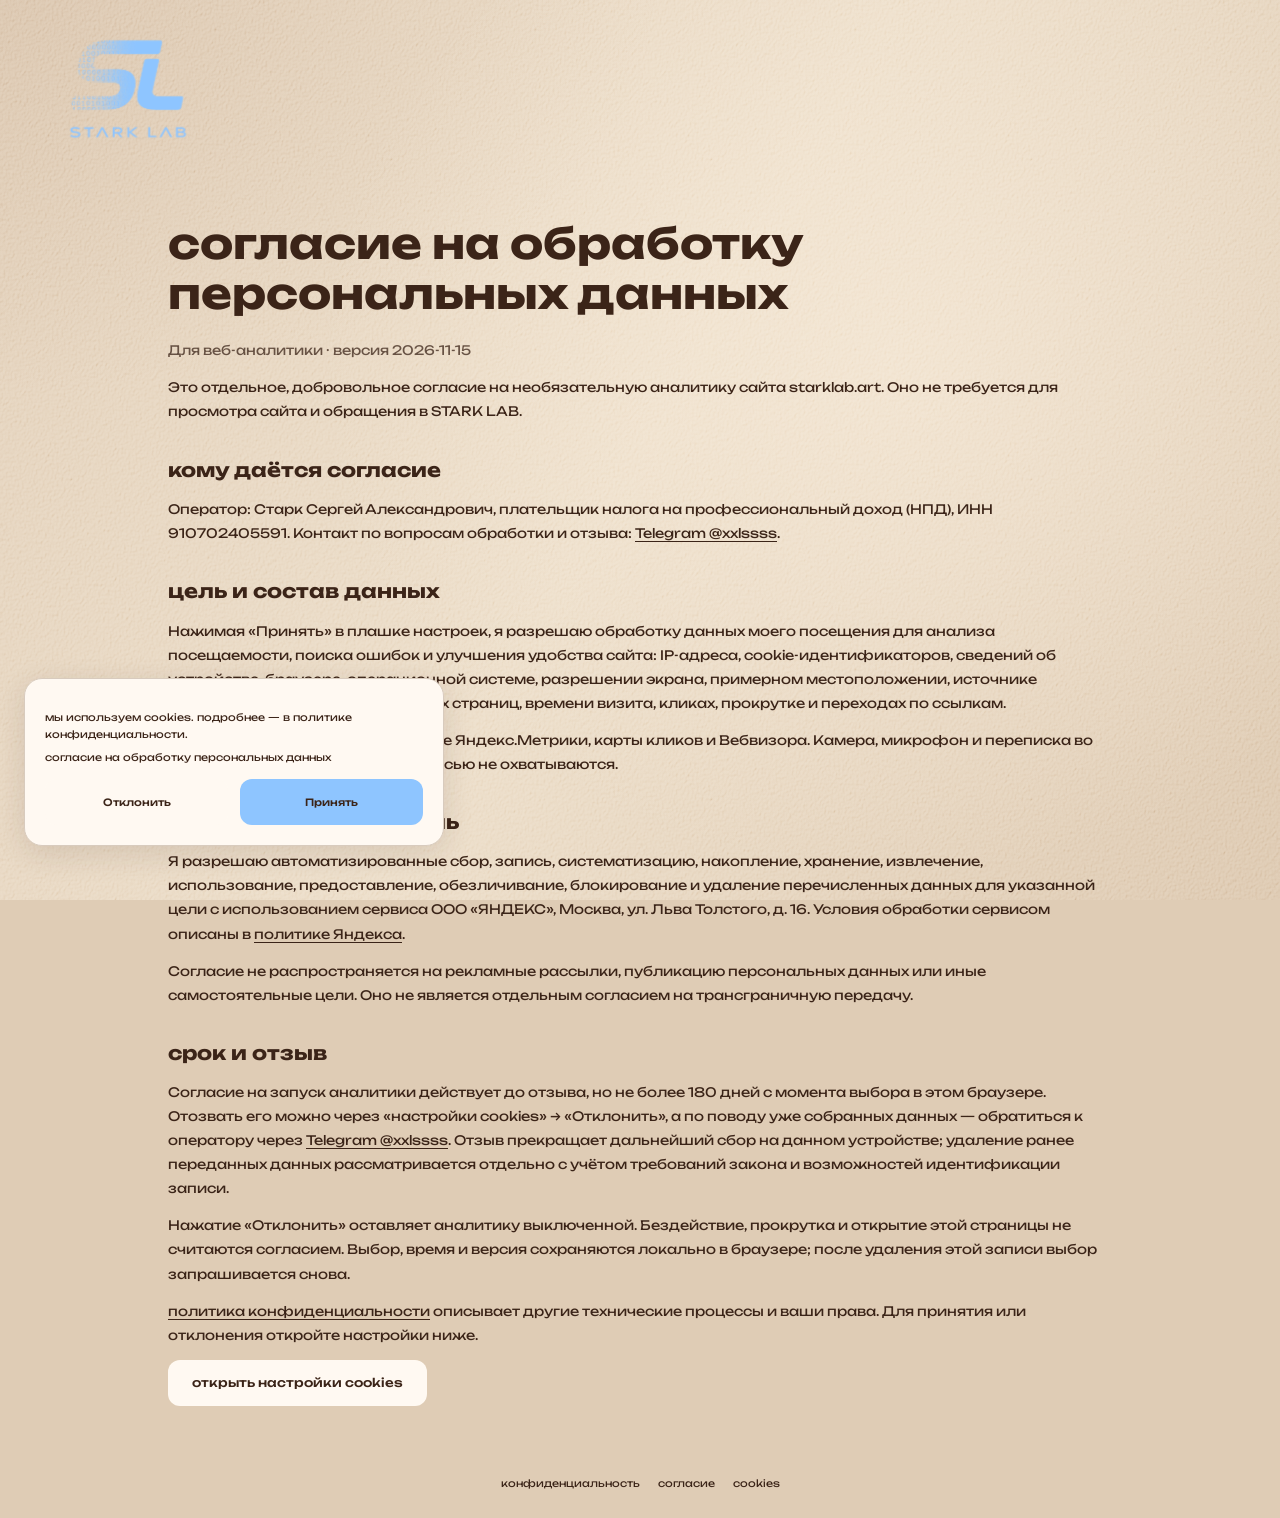
==== consent.html @ 18440660 "Deepen warm cream page background while preserving keyboard and accents" ====
<!doctype html><html lang="ru"><head>
<meta charset="UTF-8"><meta name="viewport" content="width=device-width,initial-scale=1">
<meta name="referrer" content="no-referrer"><meta http-equiv="Content-Security-Policy" content="default-src 'self'; script-src 'self' 'unsafe-inline' https://mc.yandex.ru https://mc.yandex.com; style-src 'self'; img-src 'self' data: blob: https://*.yandex.ru https://*.yandex.com; font-src 'self'; connect-src https://*.yandex.ru https://*.yandex.com wss://*.yandex.ru wss://*.yandex.com; frame-src https://mc.yandex.ru https://mc.yandex.com; object-src 'none'; base-uri 'self'; form-action 'none'; upgrade-insecure-requests"><meta name="theme-color" content="#DFCCB5"><title>Согласие на обработку данных — stark lab</title>
<link rel="icon" type="image/png" href="assets/stark-logo.png?v=sl-binary">
<link rel="apple-touch-icon" href="assets/stark-logo.png?v=sl-binary">
<link rel="stylesheet" href="style.css?v=paper-2">


<link rel="stylesheet" href="privacy.css?v=6"></head><body class="legal-page"><div id="fog-background" aria-hidden="true"></div><header class="legal-header"><a class="brand" href="./" aria-label="STARK LAB — главная"><img src="assets/stark-logo.png?v=sl-binary" alt="STARK LAB" width="1280" height="1280"></a></header><main class="legal-document"><h1>согласие на обработку персональных данных</h1><p class="legal-date">Для веб-аналитики · версия 2026-11-15</p><p>Это отдельное, добровольное согласие на необязательную аналитику сайта starklab.art. Оно не требуется для просмотра сайта и обращения в STARK LAB.</p>
<h2>кому даётся согласие</h2><p>Оператор: Старк Сергей Александрович, плательщик налога на профессиональный доход (НПД), ИНН 910702405591. Контакт по вопросам обработки и отзыва: <a href="https://t.me/xxlssss" target="_blank" rel="noopener noreferrer">Telegram @xxlssss</a>.</p>
<h2>цель и состав данных</h2><p>Нажимая «Принять» в плашке настроек, я разрешаю обработку данных моего посещения для анализа посещаемости, поиска ошибок и улучшения удобства сайта: IP-адреса, cookie-идентификаторов, сведений об устройстве, браузере, операционной системе, разрешении экрана, примерном местоположении, источнике перехода, адресах просмотренных страниц, времени визита, кликах, прокрутке и переходах по ссылкам.</p><p>Согласие включает использование Яндекс.Метрики, карты кликов и Вебвизора. Камера, микрофон и переписка во внешних мессенджерах этой записью не охватываются.</p>
<h2>действия и получатель</h2><p>Я разрешаю автоматизированные сбор, запись, систематизацию, накопление, хранение, извлечение, использование, предоставление, обезличивание, блокирование и удаление перечисленных данных для указанной цели с использованием сервиса ООО «ЯНДЕКС», Москва, ул. Льва Толстого, д. 16. Условия обработки сервисом описаны в <a href="https://yandex.ru/legal/confidential/" target="_blank" rel="noopener noreferrer">политике Яндекса</a>.</p><p>Согласие не распространяется на рекламные рассылки, публикацию персональных данных или иные самостоятельные цели. Оно не является отдельным согласием на трансграничную передачу.</p>
<h2>срок и отзыв</h2><p>Согласие на запуск аналитики действует до отзыва, но не более 180 дней с момента выбора в этом браузере. Отозвать его можно через «настройки cookies» → «Отклонить», а по поводу уже собранных данных — обратиться к оператору через <a href="https://t.me/xxlssss" target="_blank" rel="noopener noreferrer">Telegram @xxlssss</a>. Отзыв прекращает дальнейший сбор на данном устройстве; удаление ранее переданных данных рассматривается отдельно с учётом требований закона и возможностей идентификации записи.</p><p>Нажатие «Отклонить» оставляет аналитику выключенной. Бездействие, прокрутка и открытие этой страницы не считаются согласием. Выбор, время и версия сохраняются локально в браузере; после удаления этой записи выбор запрашивается снова.</p><p><a href="privacy.html">политика конфиденциальности</a> описывает другие технические процессы и ваши права. Для принятия или отклонения откройте настройки ниже.</p><button class="legal-settings" type="button" data-privacy-settings>открыть настройки cookies</button></main><footer class="legal-footer"><a href="privacy.html">конфиденциальность</a><a href="consent.html">согласие</a><button type="button" data-privacy-settings>cookies</button></footer><section id="privacy-banner" class="privacy-banner" role="region" aria-label="настройки cookies" hidden><p>мы используем cookies. подробнее — в <a href="privacy.html">политике конфиденциальности</a>.</p><a class="privacy-consent-link" href="consent.html">согласие на обработку персональных данных</a><div class="privacy-actions"><button type="button" data-reject>Отклонить</button><button type="button" data-accept>Принять</button></div></section><p id="privacy-status" class="privacy-status" role="status" aria-live="polite"></p><script src="consent.js?v=3" defer></script></body></html>
---- style.css ----
@font-face {
  font-family: 'Unbounded';
  font-style: normal;
  font-weight: 400;
  font-display: swap;
  src: url(assets/fonts/Yq6F-LOTXCb04q32xlpat-6uR42XTqtG6xjx040.ttf) format('truetype');
}
@font-face {
  font-family: 'Unbounded';
  font-style: normal;
  font-weight: 500;
  font-display: swap;
  src: url(assets/fonts/Yq6F-LOTXCb04q32xlpat-6uR42XTqtG6yrx040.ttf) format('truetype');
}
@font-face {
  font-family: 'Unbounded';
  font-style: normal;
  font-weight: 600;
  font-display: swap;
  src: url(assets/fonts/Yq6F-LOTXCb04q32xlpat-6uR42XTqtG68b2040.ttf) format('truetype');
}
@font-face {
  font-family: 'Unbounded';
  font-style: normal;
  font-weight: 700;
  font-display: swap;
  src: url(assets/fonts/Yq6F-LOTXCb04q32xlpat-6uR42XTqtG6__2040.ttf) format('truetype');
}

:root{
 --brand-font:'Unbounded',sans-serif;
 --brand-brown:#3B2418;--brand-cream:#F2E8DA;--brand-blue:#8EC5FF;
 --brand-page-bg:#DFCCB5;
 --brand-surface:#FFF9F2;--brand-line:#D8CBBE;--brand-muted:#A98D7B;
 --brand-accent:var(--brand-blue);--brand-shadow:rgba(59,36,24,.16);
}
*{box-sizing:border-box}html,body{margin:0;width:100%;height:100%;overflow:hidden;background:var(--brand-page-bg);font-family:'Unbounded',sans-serif}#fog-background{position:fixed;inset:0;pointer-events:none}#fog-background canvas{display:block}#scene{position:fixed;right:0;top:0;width:59%;height:100%;touch-action:none}#scene>canvas{display:block;width:100%;height:100%;outline:none}.key-controls{position:absolute;bottom:56px;left:50%;transform:translateX(-50%);display:flex;gap:7px}.key-controls button{position:absolute;width:1px;height:1px;overflow:hidden;clip-path:inset(50%);border:0}.key-controls:focus-within button{position:relative;clip-path:none;width:32px;height:32px;border-radius:8px;background:var(--brand-surface);color:var(--brand-brown);box-shadow:0 2px 9px #4c280b30}.key-controls button:focus-visible{outline:2px solid var(--brand-accent);outline-offset:3px}@media(max-width:700px){#scene{width:100%}}

.brand{position:fixed;left:24px;top:20px;width:clamp(110px,14vw,200px);z-index:2;display:block}.brand img{display:block;width:100%;height:auto}.brand:focus-visible{outline:2px solid var(--brand-blue);outline-offset:6px;border-radius:20px}@media(max-width:700px){.brand{left:12px;top:12px;width:110px}}

.hero{position:fixed;left:5vw;top:clamp(190px,29vh,270px);width:43vw;max-width:650px;z-index:1;color:var(--brand-brown)}.hero h1{margin:0;font-size:clamp(30px,3.8vw,66px);line-height:1.08;letter-spacing:-.045em;font-weight:700;text-wrap:balance}.hero h1 span{color:var(--brand-accent);text-shadow:0 1px 1px var(--brand-shadow)}.hero-description{font-size:clamp(12px,1.2vw,20px);line-height:1.55;margin:24px 0;color:var(--brand-brown);text-wrap:pretty}#scene{width:51%}.brand{left:4vw;top:12px;width:clamp(110px,12vw,170px)}
@media(max-width:700px){.brand{left:14px;top:8px;width:100px}.hero{position:relative;left:auto;top:auto;width:auto;max-width:none;margin:125px 24px 0}.hero h1{font-size:clamp(27px,7.2vw,40px);line-height:1.1}.hero-description{font-size:15px;margin:16px 0;line-height:1.5}#scene{position:relative;width:100%;height:45vh;min-height:300px;top:auto;right:auto}html,body{height:auto;min-height:100%;overflow-x:hidden;overflow-y:auto}.brand{position:absolute}}
@media(min-width:701px) and (max-height:700px){.brand{width:105px}.hero{top:145px}.hero h1{font-size:clamp(28px,3.1vw,48px)}.hero-description{margin:16px 0}}

@media(min-width:701px){#scene{width:58%}.hero{left:3.5vw;width:39vw}}
@media(max-width:700px){#scene{height:58vh;min-height:360px}}

[hidden]{display:none!important}.contact-panel{padding-top:45px}.contact-panel h1{outline:none}.telegram-link{display:inline-flex;align-items:center;gap:14px;padding:20px 24px;margin-top:34px;border-radius:18px;background:var(--brand-blue);color:var(--brand-brown);font-family:var(--brand-font);font-size:clamp(13px,1.25vw,19px);text-decoration:none;font-weight:500}.telegram-link svg{width:28px;height:28px;fill:currentColor;flex:none}.telegram-link:focus-visible{outline:3px solid var(--brand-brown);outline-offset:5px}.telegram-link:hover{background:#a6d2ff}



.keyboard-hint{position:absolute;top:5%;left:12%;width:76%;margin:0;text-align:center;z-index:2;font-size:clamp(11px,1.05vw,17px);font-weight:600;line-height:1.7;letter-spacing:.07em;color:var(--brand-brown);transition:transform .3s ease;cursor:default}
.keyboard-hint span{background:linear-gradient(100deg,var(--brand-brown) 0%,var(--brand-muted) 25%,var(--brand-blue) 48%,var(--brand-muted) 72%,var(--brand-brown) 100%);background-size:220% 100%;background-clip:text;-webkit-background-clip:text;color:transparent;animation:hint-colors 6s ease-in-out infinite}
.keyboard-hint:hover{transform:translateY(-3px)}
.keyboard-hint:hover span{animation-duration:2s}
@keyframes hint-colors{0%,100%{background-position:0% 50%}50%{background-position:100% 50%}}
@media(max-width:700px){.keyboard-hint{top:0;left:5%;width:90%;font-size:11px}}
@media(prefers-reduced-motion:reduce){.keyboard-hint,.keyboard-hint span{animation:none;transition:none}}

.home-hero{top:clamp(165px,24vh,230px);width:43vw;max-width:740px}.home-hero h1{font-size:clamp(34px,4.25vw,76px);line-height:1.06;letter-spacing:-.055em;text-wrap:initial;overflow-wrap:normal}.home-services{display:grid;grid-template-columns:1fr 1fr;gap:20px 14px;list-style:none;margin:28px 0 0;padding:24px 20px;border-radius:22px;background:var(--brand-brown);color:#fff;font-size:clamp(10px,1vw,16px);font-weight:400}.home-services li{display:flex;align-items:center;gap:10px}.home-services li::before{content:'+';color:var(--brand-blue);font-size:20px;font-weight:500}@media(max-width:700px){.home-hero{width:auto;margin:125px 20px 0;top:auto}.home-hero h1{font-size:clamp(31px,8.1vw,54px)}.home-services{font-size:11px;padding:20px 16px;gap:18px 10px;margin-top:24px}}@media(min-width:701px) and (max-height:700px){.home-hero{top:130px}.home-hero h1{font-size:clamp(30px,3.7vw,58px)}.home-services{margin-top:18px;padding:18px;gap:12px}}

.home-hero h1 .possibilities{color:var(--brand-blue);text-shadow:none}.home-services{background:transparent;color:var(--brand-brown);padding-left:0;padding-right:0}.home-services li::before{color:var(--brand-blue)}.keyboard-hint{text-transform:lowercase}

.contact-panel .telegram-link:hover{background:#a6d2ff}.home-hero h1 .possibilities,.home-services li::before{text-shadow:0 1px 1px var(--brand-shadow)}


/* Premium Cream & Blue: shared surfaces for every existing route. */
#fog-background{overflow:hidden;background-color:var(--brand-cream);background-image:radial-gradient(ellipse 55% 65% at 76% 44%,rgba(255,249,242,.92),transparent 78%),radial-gradient(ellipse 45% 40% at 98% 100%,rgba(169,141,123,.17),transparent 78%),linear-gradient(125deg,rgba(216,203,190,.32),transparent 35%,rgba(255,249,242,.35) 67%,transparent);background-size:100% 100%}
#fog-background::after {
  content: "";
  position: absolute;
  inset: 0;
  pointer-events: none;
  background: url("assets/paper.svg") repeat;
  mix-blend-mode: soft-light;
  opacity: .62;
}
.hero h1 span{color:var(--brand-brown);text-shadow:none}
.home-hero h1 .possibilities,.contact-panel h1 span{color:var(--brand-blue);text-shadow:0 1px 1px var(--brand-shadow)}
.home-services li::before{text-shadow:none;color:var(--brand-blue)}
.home-hero .hero-description{margin:20px 0 0;max-width:38em}
.home-services{margin-top:18px;padding-top:10px;padding-bottom:12px}
.telegram-link{border:1px solid transparent;box-shadow:0 8px 22px rgba(59,36,24,.07);transition:transform .2s ease,background-color .2s ease,box-shadow .2s ease}
.contact-panel .telegram-link{background:var(--brand-blue);color:var(--brand-brown)}

@media(hover:hover){.telegram-link:hover{transform:translateY(-3px);box-shadow:0 12px 26px rgba(59,36,24,.12)}}
.telegram-link:active{transform:translateY(0)}
@media(min-width:701px){.home-hero .hero-description{max-width:36vw}.home-hero{max-height:calc(100dvh - clamp(165px,24vh,230px) - 20px);overflow-y:auto;scrollbar-width:thin;scrollbar-color:var(--brand-line) transparent}}
@media(min-width:701px) and (max-height:700px){.home-hero{max-height:calc(100dvh - 150px)}.home-hero .hero-description{margin-top:12px}.home-services{margin-top:12px;padding-top:6px;gap:12px 14px}}
@media(max-width:700px){#fog-background{background-image:radial-gradient(ellipse 95% 58% at 65% 80%,rgba(255,249,242,.8),transparent 80%),linear-gradient(125deg,rgba(216,203,190,.2),transparent 60%)}.home-hero .hero-description{margin-top:20px}.home-services{margin-top:20px;padding-top:0;padding-bottom:24px}}
@media(prefers-reduced-motion:reduce){.telegram-link{transition:none}.telegram-link:hover{transform:none}}

.keyboard-arrow{position:absolute;right:8%;top:calc(5% + 55px);width:56px;height:100px;color:var(--brand-blue);fill:none;stroke:currentColor;stroke-width:1.8;stroke-linecap:round;stroke-linejoin:round;pointer-events:none;z-index:2}
@media(max-width:700px){.keyboard-arrow{top:46px;right:12%;width:42px;height:76px}}

/* Softer oversized grid and warmer cream light. */
#fog-background{background-color:var(--brand-page-bg);background-image:radial-gradient(ellipse 55% 70% at 70% 40%,rgba(246,231,211,.62),transparent 82%),radial-gradient(ellipse 65% 55% at 0% 0%,rgba(154,115,86,.13),transparent 80%),linear-gradient(120deg,#DCC7AF,#E8D7C0 50%,#D6BFA5)}

.keyboard-arrow{right:15%;top:calc(5% + 51px);width:48px;height:92px;stroke-width:1.5}
@media(max-width:700px){#fog-background{background-image:radial-gradient(ellipse 100% 65% at 70% 65%,rgba(246,231,211,.5),transparent 85%),linear-gradient(120deg,#DCC7AF,#E8D7C0 55%,#D6BFA5)}.keyboard-arrow{right:19%;top:42px;width:38px;height:72px}}

.metrika-pixel{position:absolute;left:-9999px}

/* Matching contact buttons across viewport sizes. */
.contact-panel .telegram-link{display:flex;box-sizing:border-box;width:min(100%,24em);height:72px;margin-top:14px;padding:16px 24px;border:0}
.contact-panel h1 + .telegram-link{margin-top:34px}
.contact-panel .telegram-link span{min-width:0}

.home-hero h1{color:var(--brand-brown);text-shadow:none}
.home-hero h1 .headline-blue{color:var(--brand-blue);text-shadow:0 1px 1px var(--brand-shadow)}
---- privacy.css ----
.legal-footer{position:fixed;bottom:0;left:0;width:100%;z-index:3;display:flex;justify-content:center;gap:18px;padding:10px 16px;background:rgba(242,232,218,.94);font-size:10px;line-height:1.5;flex-wrap:wrap;color:var(--brand-brown)}
.legal-footer a,.legal-footer button{color:inherit;font:inherit;text-decoration:underline;text-underline-offset:3px}.legal-footer button{border:0;padding:0;background:none;cursor:pointer}
.privacy-banner{position:fixed;bottom:54px;left:24px;z-index:20;width:min(420px,calc(100% - 48px));max-height:calc(100dvh - 90px);overflow:auto;background:var(--brand-surface);border:1px solid var(--brand-line);border-radius:18px;padding:20px;box-shadow:0 8px 30px rgba(59,36,24,.12);color:var(--brand-brown)}
.privacy-banner h2{font-size:16px;line-height:1.45;margin:0 0 12px}.privacy-banner p{font-size:11px;line-height:1.7;margin:10px 0}.privacy-banner a{color:inherit;text-underline-offset:3px}.privacy-actions{display:flex;gap:12px;margin-top:14px}.privacy-actions button,.legal-settings{font:500 12px var(--brand-font);padding:14px 24px;border:1px solid var(--brand-brown);border-radius:12px;background:var(--brand-surface);color:var(--brand-brown);cursor:pointer;min-height:46px}.privacy-actions button{flex:1}.privacy-actions [data-accept]{background:var(--brand-blue)}
.privacy-actions button:hover,.legal-settings:hover{box-shadow:0 3px 12px var(--brand-shadow)}.privacy-actions button:focus-visible,.legal-footer :focus-visible,.legal-settings:focus-visible,.legal-document a:focus-visible{outline:3px solid var(--brand-brown);outline-offset:4px}
.privacy-status{position:absolute;width:1px;height:1px;overflow:hidden;clip-path:inset(50%)}
html:has(.legal-page),body.legal-page{height:auto;min-height:100%;overflow-x:hidden;overflow-y:auto}.legal-page .legal-footer{position:relative;margin-top:36px}.legal-header{position:relative;max-width:1000px;margin:32px auto;padding:0 28px;font-size:13px}.legal-header a{color:var(--brand-brown)}.legal-document{position:relative;max-width:1000px;margin:0 auto;padding:24px 28px;color:var(--brand-brown);overflow-wrap:anywhere}.legal-document h1{font-size:clamp(25px,4vw,42px);line-height:1.2;margin:16px 0 20px}.legal-document h2{font-size:19px;line-height:1.5;margin:32px 0 12px}.legal-document p,.legal-document li{font-size:13px;line-height:1.85}.legal-document li{margin:12px 0}.legal-document a{color:var(--brand-brown);text-underline-offset:3px}.legal-date{opacity:.75}
@media(min-width:701px){.home-hero{max-height:calc(100dvh - clamp(165px,24vh,230px) - 54px)}}
@media(min-width:701px) and (max-height:700px){.home-hero{max-height:calc(100dvh - 180px)}}
@media(max-width:700px){.legal-footer{position:relative;gap:10px 18px;font-size:10px;padding:18px 16px}.privacy-banner{bottom:12px;left:12px;width:calc(100% - 24px);padding:18px;max-height:65dvh;border-radius:18px}.privacy-banner h2{font-size:14px}.privacy-banner p{font-size:11px}.privacy-actions{gap:10px}.privacy-actions button{padding:13px 12px;font-size:11px}.legal-document{padding:10px 20px}.legal-document h1{font-size:clamp(17px,5vw,24px)}.legal-document h2{font-size:17px}.legal-document p,.legal-document li{font-size:12px}.legal-document ul{padding-left:20px}}

.privacy-consent-link{display:inline-block;font-size:10px;line-height:1.6;margin-top:4px}

/* Compact cookie notice and borderless actions. */
.privacy-banner p{margin-bottom:2px}
.privacy-consent-link{margin-top:0}
.privacy-actions button{border-color:transparent}

.legal-footer{background:transparent}
.legal-footer a,.legal-footer button,.privacy-banner a{text-decoration:none}
.privacy-banner a:hover,.legal-footer a:hover,.legal-footer button:hover{opacity:.75}

.privacy-banner p,.privacy-banner a,.privacy-banner .privacy-actions button{font-size:10px}

.legal-page .legal-header{position:relative;max-width:none;margin:0;padding:0;height:calc(clamp(110px,12vw,170px) + 24px)}
.legal-page .brand{position:absolute}
@media(max-width:700px){.legal-page .legal-header{height:120px}}
@media(min-width:701px) and (max-height:700px){.legal-page .legal-header{height:129px}}

.legal-settings{border:0}
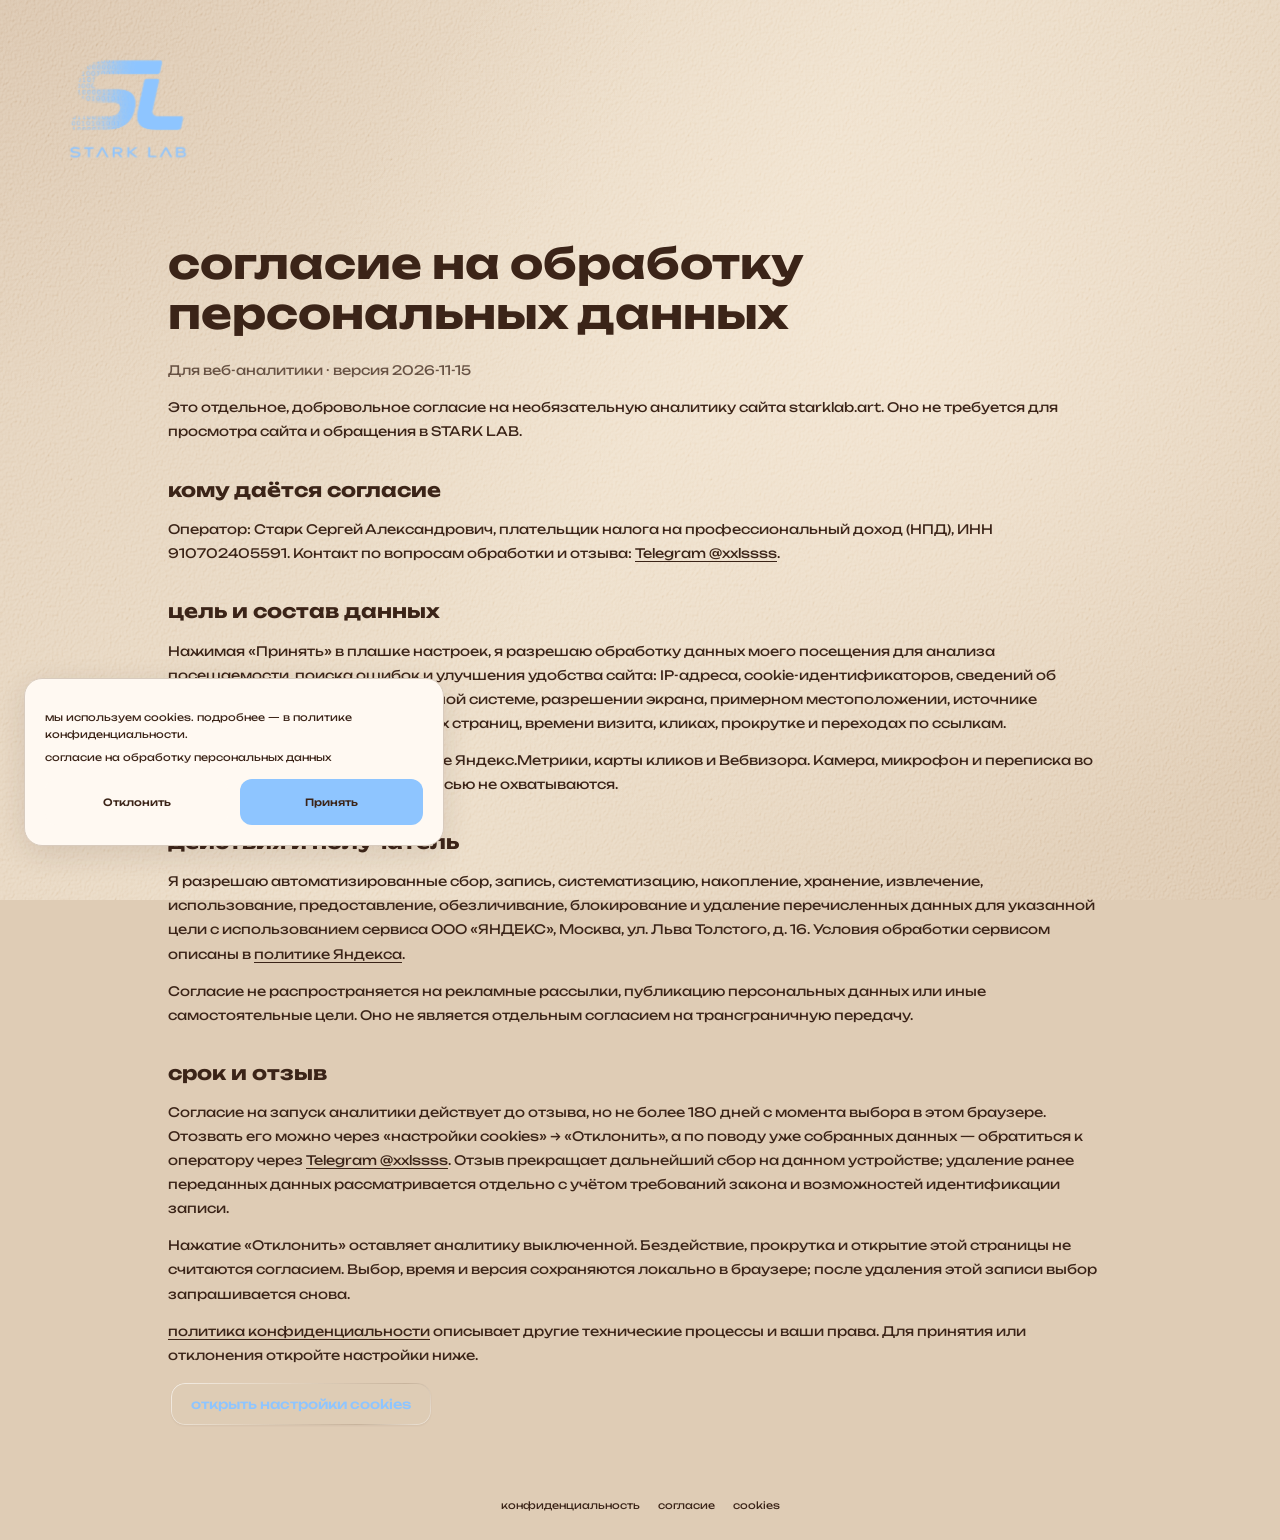
==== commit c6a5e96b: "Apply glass key to consent page cookie settings" ====
--- a/consent.html
+++ b/consent.html
@@ -6,8 +6,8 @@
 <link rel="stylesheet" href="style.css?v=paper-2">
 
 
-<link rel="stylesheet" href="privacy.css?v=6"></head><body class="legal-page"><div id="fog-background" aria-hidden="true"></div><header class="legal-header"><a class="brand" href="./" aria-label="STARK LAB — главная"><img src="assets/stark-logo.png?v=sl-binary" alt="STARK LAB" width="1280" height="1280"></a></header><main class="legal-document"><h1>согласие на обработку персональных данных</h1><p class="legal-date">Для веб-аналитики · версия 2026-11-15</p><p>Это отдельное, добровольное согласие на необязательную аналитику сайта starklab.art. Оно не требуется для просмотра сайта и обращения в STARK LAB.</p>
+<link rel="stylesheet" href="privacy.css?v=liquid-glass-settings"></head><body class="legal-page"><svg width="0" height="0" aria-hidden="true" focusable="false"><defs><filter id="glass-ripple" color-interpolation-filters="sRGB"><feTurbulence type="fractalNoise" baseFrequency=".034 .055" numOctaves="1" seed="8" result="ripple"/><feDisplacementMap in="SourceGraphic" in2="ripple" scale="9" xChannelSelector="R" yChannelSelector="G"/></filter></defs></svg><div id="fog-background" aria-hidden="true"></div><header class="legal-header"><a class="brand" href="./" aria-label="STARK LAB — главная"><img src="assets/stark-logo.png?v=sl-binary" alt="STARK LAB" width="1280" height="1280"></a></header><main class="legal-document"><h1>согласие на обработку персональных данных</h1><p class="legal-date">Для веб-аналитики · версия 2026-11-15</p><p>Это отдельное, добровольное согласие на необязательную аналитику сайта starklab.art. Оно не требуется для просмотра сайта и обращения в STARK LAB.</p>
 <h2>кому даётся согласие</h2><p>Оператор: Старк Сергей Александрович, плательщик налога на профессиональный доход (НПД), ИНН 910702405591. Контакт по вопросам обработки и отзыва: <a href="https://t.me/xxlssss" target="_blank" rel="noopener noreferrer">Telegram @xxlssss</a>.</p>
 <h2>цель и состав данных</h2><p>Нажимая «Принять» в плашке настроек, я разрешаю обработку данных моего посещения для анализа посещаемости, поиска ошибок и улучшения удобства сайта: IP-адреса, cookie-идентификаторов, сведений об устройстве, браузере, операционной системе, разрешении экрана, примерном местоположении, источнике перехода, адресах просмотренных страниц, времени визита, кликах, прокрутке и переходах по ссылкам.</p><p>Согласие включает использование Яндекс.Метрики, карты кликов и Вебвизора. Камера, микрофон и переписка во внешних мессенджерах этой записью не охватываются.</p>
 <h2>действия и получатель</h2><p>Я разрешаю автоматизированные сбор, запись, систематизацию, накопление, хранение, извлечение, использование, предоставление, обезличивание, блокирование и удаление перечисленных данных для указанной цели с использованием сервиса ООО «ЯНДЕКС», Москва, ул. Льва Толстого, д. 16. Условия обработки сервисом описаны в <a href="https://yandex.ru/legal/confidential/" target="_blank" rel="noopener noreferrer">политике Яндекса</a>.</p><p>Согласие не распространяется на рекламные рассылки, публикацию персональных данных или иные самостоятельные цели. Оно не является отдельным согласием на трансграничную передачу.</p>
-<h2>срок и отзыв</h2><p>Согласие на запуск аналитики действует до отзыва, но не более 180 дней с момента выбора в этом браузере. Отозвать его можно через «настройки cookies» → «Отклонить», а по поводу уже собранных данных — обратиться к оператору через <a href="https://t.me/xxlssss" target="_blank" rel="noopener noreferrer">Telegram @xxlssss</a>. Отзыв прекращает дальнейший сбор на данном устройстве; удаление ранее переданных данных рассматривается отдельно с учётом требований закона и возможностей идентификации записи.</p><p>Нажатие «Отклонить» оставляет аналитику выключенной. Бездействие, прокрутка и открытие этой страницы не считаются согласием. Выбор, время и версия сохраняются локально в браузере; после удаления этой записи выбор запрашивается снова.</p><p><a href="privacy.html">политика конфиденциальности</a> описывает другие технические процессы и ваши права. Для принятия или отклонения откройте настройки ниже.</p><button class="legal-settings" type="button" data-privacy-settings>открыть настройки cookies</button></main><footer class="legal-footer"><a href="privacy.html">конфиденциальность</a><a href="consent.html">согласие</a><button type="button" data-privacy-settings>cookies</button></footer><section id="privacy-banner" class="privacy-banner" role="region" aria-label="настройки cookies" hidden><p>мы используем cookies. подробнее — в <a href="privacy.html">политике конфиденциальности</a>.</p><a class="privacy-consent-link" href="consent.html">согласие на обработку персональных данных</a><div class="privacy-actions"><button type="button" data-reject>Отклонить</button><button type="button" data-accept>Принять</button></div></section><p id="privacy-status" class="privacy-status" role="status" aria-live="polite"></p><script src="consent.js?v=3" defer></script></body></html>+<h2>срок и отзыв</h2><p>Согласие на запуск аналитики действует до отзыва, но не более 180 дней с момента выбора в этом браузере. Отозвать его можно через «настройки cookies» → «Отклонить», а по поводу уже собранных данных — обратиться к оператору через <a href="https://t.me/xxlssss" target="_blank" rel="noopener noreferrer">Telegram @xxlssss</a>. Отзыв прекращает дальнейший сбор на данном устройстве; удаление ранее переданных данных рассматривается отдельно с учётом требований закона и возможностей идентификации записи.</p><p>Нажатие «Отклонить» оставляет аналитику выключенной. Бездействие, прокрутка и открытие этой страницы не считаются согласием. Выбор, время и версия сохраняются локально в браузере; после удаления этой записи выбор запрашивается снова.</p><p><a href="privacy.html">политика конфиденциальности</a> описывает другие технические процессы и ваши права. Для принятия или отклонения откройте настройки ниже.</p><button class="legal-settings" type="button" data-privacy-settings><span class="keytop">открыть настройки cookies</span></button></main><footer class="legal-footer"><a href="privacy.html">конфиденциальность</a><a href="consent.html">согласие</a><button type="button" data-privacy-settings>cookies</button></footer><section id="privacy-banner" class="privacy-banner" role="region" aria-label="настройки cookies" hidden><p>мы используем cookies. подробнее — в <a href="privacy.html">политике конфиденциальности</a>.</p><a class="privacy-consent-link" href="consent.html">согласие на обработку персональных данных</a><div class="privacy-actions"><button type="button" data-reject>Отклонить</button><button type="button" data-accept>Принять</button></div></section><p id="privacy-status" class="privacy-status" role="status" aria-live="polite"></p><script src="consent.js?v=3" defer></script></body></html>
--- a/privacy.css
+++ b/privacy.css
@@ -28,3 +28,11 @@
 @media(min-width:701px) and (max-height:700px){.legal-page .legal-header{height:129px}}
 
 .legal-settings{border:0}
+
+/* Liquid Glass key, matching the portfolio controls. */
+.legal-page .legal-settings{position:relative;isolation:isolate;display:inline-grid;place-items:center;min-height:48px;padding:0;border:0;border-radius:14px;background:transparent;box-shadow:none;color:var(--brand-blue);font:500 13px/1.4 var(--brand-font);cursor:pointer}
+.legal-page .legal-settings > .keytop{position:relative;display:grid;place-items:center;align-self:stretch;justify-self:stretch;margin:3px;padding:10px 20px;border-radius:14px;background:rgba(142,197,255,.01);box-shadow:0 1px 2px #3b241810;transition:transform 120ms ease-out,box-shadow 120ms ease-out}
+.legal-page .legal-settings > .keytop::before{content:"";position:absolute;inset:0;padding:1px;border-radius:inherit;pointer-events:none;background:linear-gradient(140deg,#ffffffa6,#ffffff26 38%,#795e4838 76%,#ffffff80);-webkit-mask:linear-gradient(#fff 0 0) content-box,linear-gradient(#fff 0 0);-webkit-mask-composite:xor;mask-composite:exclude;backdrop-filter:blur(4px);backdrop-filter:url("#glass-ripple")}
+.legal-page .legal-settings:active > .keytop{transform:translateY(1px) scale(.985);box-shadow:inset 0 1px 1px #7057441a}
+.legal-page .legal-settings:focus-visible{outline:2px solid var(--brand-brown);outline-offset:3px}
+@media(prefers-reduced-motion:reduce){.legal-page .legal-settings > .keytop{transition:none}}
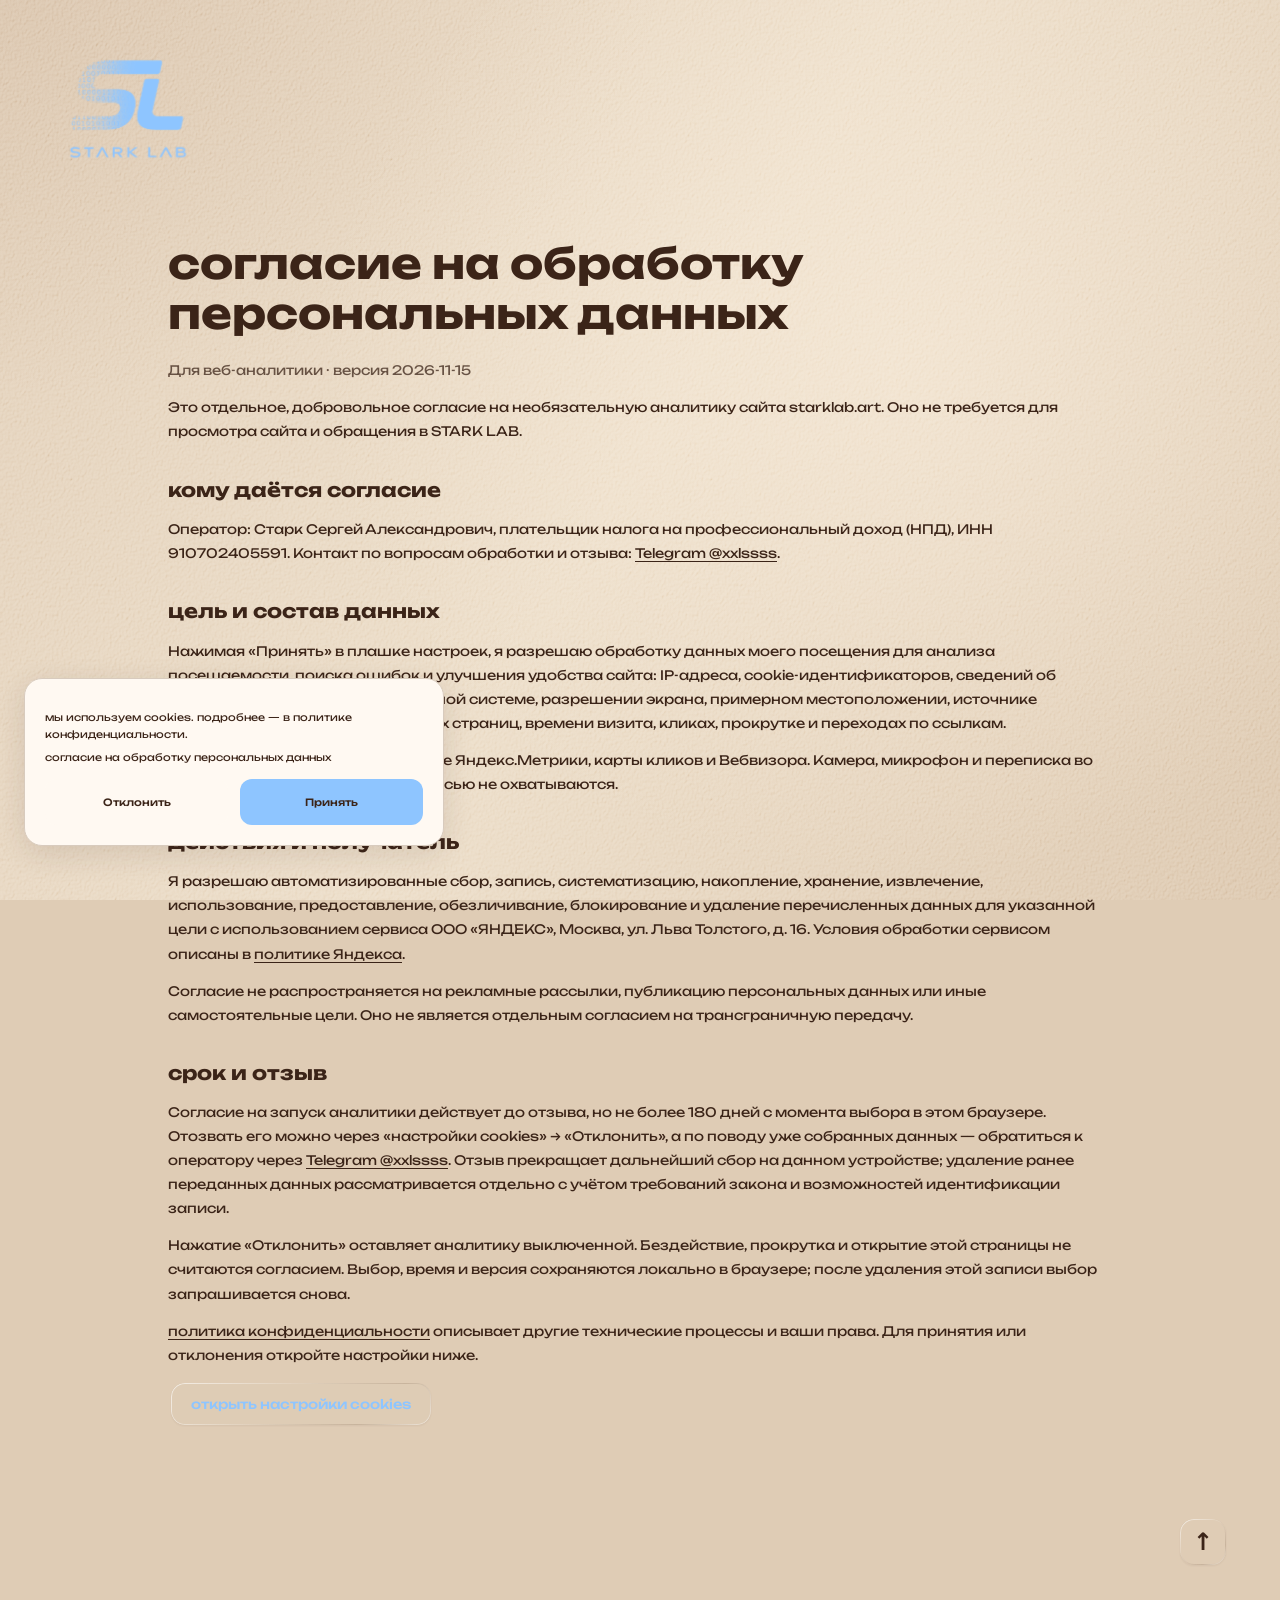
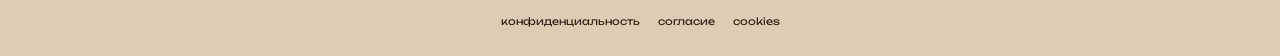
==== commit 1ffe52ad: "Add matching back to top control" ====
--- a/consent.html
+++ b/consent.html
@@ -6,8 +6,8 @@
 <link rel="stylesheet" href="style.css?v=paper-2">
 
 
-<link rel="stylesheet" href="privacy.css?v=liquid-glass-settings"></head><body class="legal-page"><svg width="0" height="0" aria-hidden="true" focusable="false"><defs><filter id="glass-ripple" color-interpolation-filters="sRGB"><feTurbulence type="fractalNoise" baseFrequency=".034 .055" numOctaves="1" seed="8" result="ripple"/><feDisplacementMap in="SourceGraphic" in2="ripple" scale="9" xChannelSelector="R" yChannelSelector="G"/></filter></defs></svg><div id="fog-background" aria-hidden="true"></div><header class="legal-header"><a class="brand" href="./" aria-label="STARK LAB — главная"><img src="assets/stark-logo.png?v=sl-binary" alt="STARK LAB" width="1280" height="1280"></a></header><main class="legal-document"><h1>согласие на обработку персональных данных</h1><p class="legal-date">Для веб-аналитики · версия 2026-11-15</p><p>Это отдельное, добровольное согласие на необязательную аналитику сайта starklab.art. Оно не требуется для просмотра сайта и обращения в STARK LAB.</p>
+<link rel="stylesheet" href="privacy.css?v=back-to-top-keys"></head><body class="legal-page" id="page-top"><svg width="0" height="0" aria-hidden="true" focusable="false"><defs><filter id="glass-ripple" color-interpolation-filters="sRGB"><feTurbulence type="fractalNoise" baseFrequency=".034 .055" numOctaves="1" seed="8" result="ripple"/><feDisplacementMap in="SourceGraphic" in2="ripple" scale="9" xChannelSelector="R" yChannelSelector="G"/></filter></defs></svg><div id="fog-background" aria-hidden="true"></div><header class="legal-header"><a class="brand" href="./" aria-label="STARK LAB — главная"><img src="assets/stark-logo.png?v=sl-binary" alt="STARK LAB" width="1280" height="1280"></a></header><main class="legal-document"><h1>согласие на обработку персональных данных</h1><p class="legal-date">Для веб-аналитики · версия 2026-11-15</p><p>Это отдельное, добровольное согласие на необязательную аналитику сайта starklab.art. Оно не требуется для просмотра сайта и обращения в STARK LAB.</p>
 <h2>кому даётся согласие</h2><p>Оператор: Старк Сергей Александрович, плательщик налога на профессиональный доход (НПД), ИНН 910702405591. Контакт по вопросам обработки и отзыва: <a href="https://t.me/xxlssss" target="_blank" rel="noopener noreferrer">Telegram @xxlssss</a>.</p>
 <h2>цель и состав данных</h2><p>Нажимая «Принять» в плашке настроек, я разрешаю обработку данных моего посещения для анализа посещаемости, поиска ошибок и улучшения удобства сайта: IP-адреса, cookie-идентификаторов, сведений об устройстве, браузере, операционной системе, разрешении экрана, примерном местоположении, источнике перехода, адресах просмотренных страниц, времени визита, кликах, прокрутке и переходах по ссылкам.</p><p>Согласие включает использование Яндекс.Метрики, карты кликов и Вебвизора. Камера, микрофон и переписка во внешних мессенджерах этой записью не охватываются.</p>
 <h2>действия и получатель</h2><p>Я разрешаю автоматизированные сбор, запись, систематизацию, накопление, хранение, извлечение, использование, предоставление, обезличивание, блокирование и удаление перечисленных данных для указанной цели с использованием сервиса ООО «ЯНДЕКС», Москва, ул. Льва Толстого, д. 16. Условия обработки сервисом описаны в <a href="https://yandex.ru/legal/confidential/" target="_blank" rel="noopener noreferrer">политике Яндекса</a>.</p><p>Согласие не распространяется на рекламные рассылки, публикацию персональных данных или иные самостоятельные цели. Оно не является отдельным согласием на трансграничную передачу.</p>
-<h2>срок и отзыв</h2><p>Согласие на запуск аналитики действует до отзыва, но не более 180 дней с момента выбора в этом браузере. Отозвать его можно через «настройки cookies» → «Отклонить», а по поводу уже собранных данных — обратиться к оператору через <a href="https://t.me/xxlssss" target="_blank" rel="noopener noreferrer">Telegram @xxlssss</a>. Отзыв прекращает дальнейший сбор на данном устройстве; удаление ранее переданных данных рассматривается отдельно с учётом требований закона и возможностей идентификации записи.</p><p>Нажатие «Отклонить» оставляет аналитику выключенной. Бездействие, прокрутка и открытие этой страницы не считаются согласием. Выбор, время и версия сохраняются локально в браузере; после удаления этой записи выбор запрашивается снова.</p><p><a href="privacy.html">политика конфиденциальности</a> описывает другие технические процессы и ваши права. Для принятия или отклонения откройте настройки ниже.</p><button class="legal-settings" type="button" data-privacy-settings><span class="keytop">открыть настройки cookies</span></button></main><footer class="legal-footer"><a href="privacy.html">конфиденциальность</a><a href="consent.html">согласие</a><button type="button" data-privacy-settings>cookies</button></footer><section id="privacy-banner" class="privacy-banner" role="region" aria-label="настройки cookies" hidden><p>мы используем cookies. подробнее — в <a href="privacy.html">политике конфиденциальности</a>.</p><a class="privacy-consent-link" href="consent.html">согласие на обработку персональных данных</a><div class="privacy-actions"><button type="button" data-reject>Отклонить</button><button type="button" data-accept>Принять</button></div></section><p id="privacy-status" class="privacy-status" role="status" aria-live="polite"></p><script src="consent.js?v=3" defer></script></body></html>+<h2>срок и отзыв</h2><p>Согласие на запуск аналитики действует до отзыва, но не более 180 дней с момента выбора в этом браузере. Отозвать его можно через «настройки cookies» → «Отклонить», а по поводу уже собранных данных — обратиться к оператору через <a href="https://t.me/xxlssss" target="_blank" rel="noopener noreferrer">Telegram @xxlssss</a>. Отзыв прекращает дальнейший сбор на данном устройстве; удаление ранее переданных данных рассматривается отдельно с учётом требований закона и возможностей идентификации записи.</p><p>Нажатие «Отклонить» оставляет аналитику выключенной. Бездействие, прокрутка и открытие этой страницы не считаются согласием. Выбор, время и версия сохраняются локально в браузере; после удаления этой записи выбор запрашивается снова.</p><p><a href="privacy.html">политика конфиденциальности</a> описывает другие технические процессы и ваши права. Для принятия или отклонения откройте настройки ниже.</p><button class="legal-settings" type="button" data-privacy-settings><span class="keytop">открыть настройки cookies</span></button></main><a class="back-to-top mechanical-key" href="#page-top" aria-label="Наверх"><span class="keytop">↑</span></a><footer class="legal-footer"><a href="privacy.html">конфиденциальность</a><a href="consent.html">согласие</a><button type="button" data-privacy-settings>cookies</button></footer><section id="privacy-banner" class="privacy-banner" role="region" aria-label="настройки cookies" hidden><p>мы используем cookies. подробнее — в <a href="privacy.html">политике конфиденциальности</a>.</p><a class="privacy-consent-link" href="consent.html">согласие на обработку персональных данных</a><div class="privacy-actions"><button type="button" data-reject>Отклонить</button><button type="button" data-accept>Принять</button></div></section><p id="privacy-status" class="privacy-status" role="status" aria-live="polite"></p><script src="consent.js?v=3" defer></script></body></html>
--- a/privacy.css
+++ b/privacy.css
@@ -36,3 +36,12 @@
 .legal-page .legal-settings:active > .keytop{transform:translateY(1px) scale(.985);box-shadow:inset 0 1px 1px #7057441a}
 .legal-page .legal-settings:focus-visible{outline:2px solid var(--brand-brown);outline-offset:3px}
 @media(prefers-reduced-motion:reduce){.legal-page .legal-settings > .keytop{transition:none}}
+
+/* Back-to-top keys on legal pages, matching the home page position and style. */
+html:has(.legal-page){scroll-behavior:smooth}
+.legal-page .back-to-top{position:relative;isolation:isolate;display:grid;place-items:center;width:52px;height:52px;box-sizing:border-box;margin:clamp(32px,5vw,72px) clamp(18px,4vw,60px) 0 auto;padding:0;border:0;border-radius:13px;background:transparent;color:var(--brand-brown);font:600 24px/1 system-ui,sans-serif;text-decoration:none;cursor:pointer}
+.legal-page .back-to-top > .keytop{position:relative;display:grid;place-items:center;justify-self:stretch;align-self:stretch;margin:3px;border-radius:14px;background:rgba(255,250,240,.01);box-shadow:0 1px 2px #3b241810;transition:transform 120ms ease-out,box-shadow 120ms ease-out}
+.legal-page .back-to-top > .keytop::before{content:"";position:absolute;inset:0;padding:1px;border-radius:inherit;pointer-events:none;background:linear-gradient(140deg,#ffffffa6,#ffffff26 38%,#795e4838 76%,#ffffff80);-webkit-mask:linear-gradient(#fff 0 0) content-box,linear-gradient(#fff 0 0);-webkit-mask-composite:xor;mask-composite:exclude;backdrop-filter:blur(4px);backdrop-filter:url("#glass-ripple")}
+.legal-page .back-to-top:active > .keytop{transform:translateY(1px) scale(.985);box-shadow:inset 0 1px 1px #7057441a}
+.legal-page .back-to-top:focus-visible{outline:2px solid var(--brand-brown);outline-offset:3px}
+@media(prefers-reduced-motion:reduce){html:has(.legal-page),html:has(.pricing-page){scroll-behavior:auto}.legal-page .back-to-top > .keytop{transition:none}}
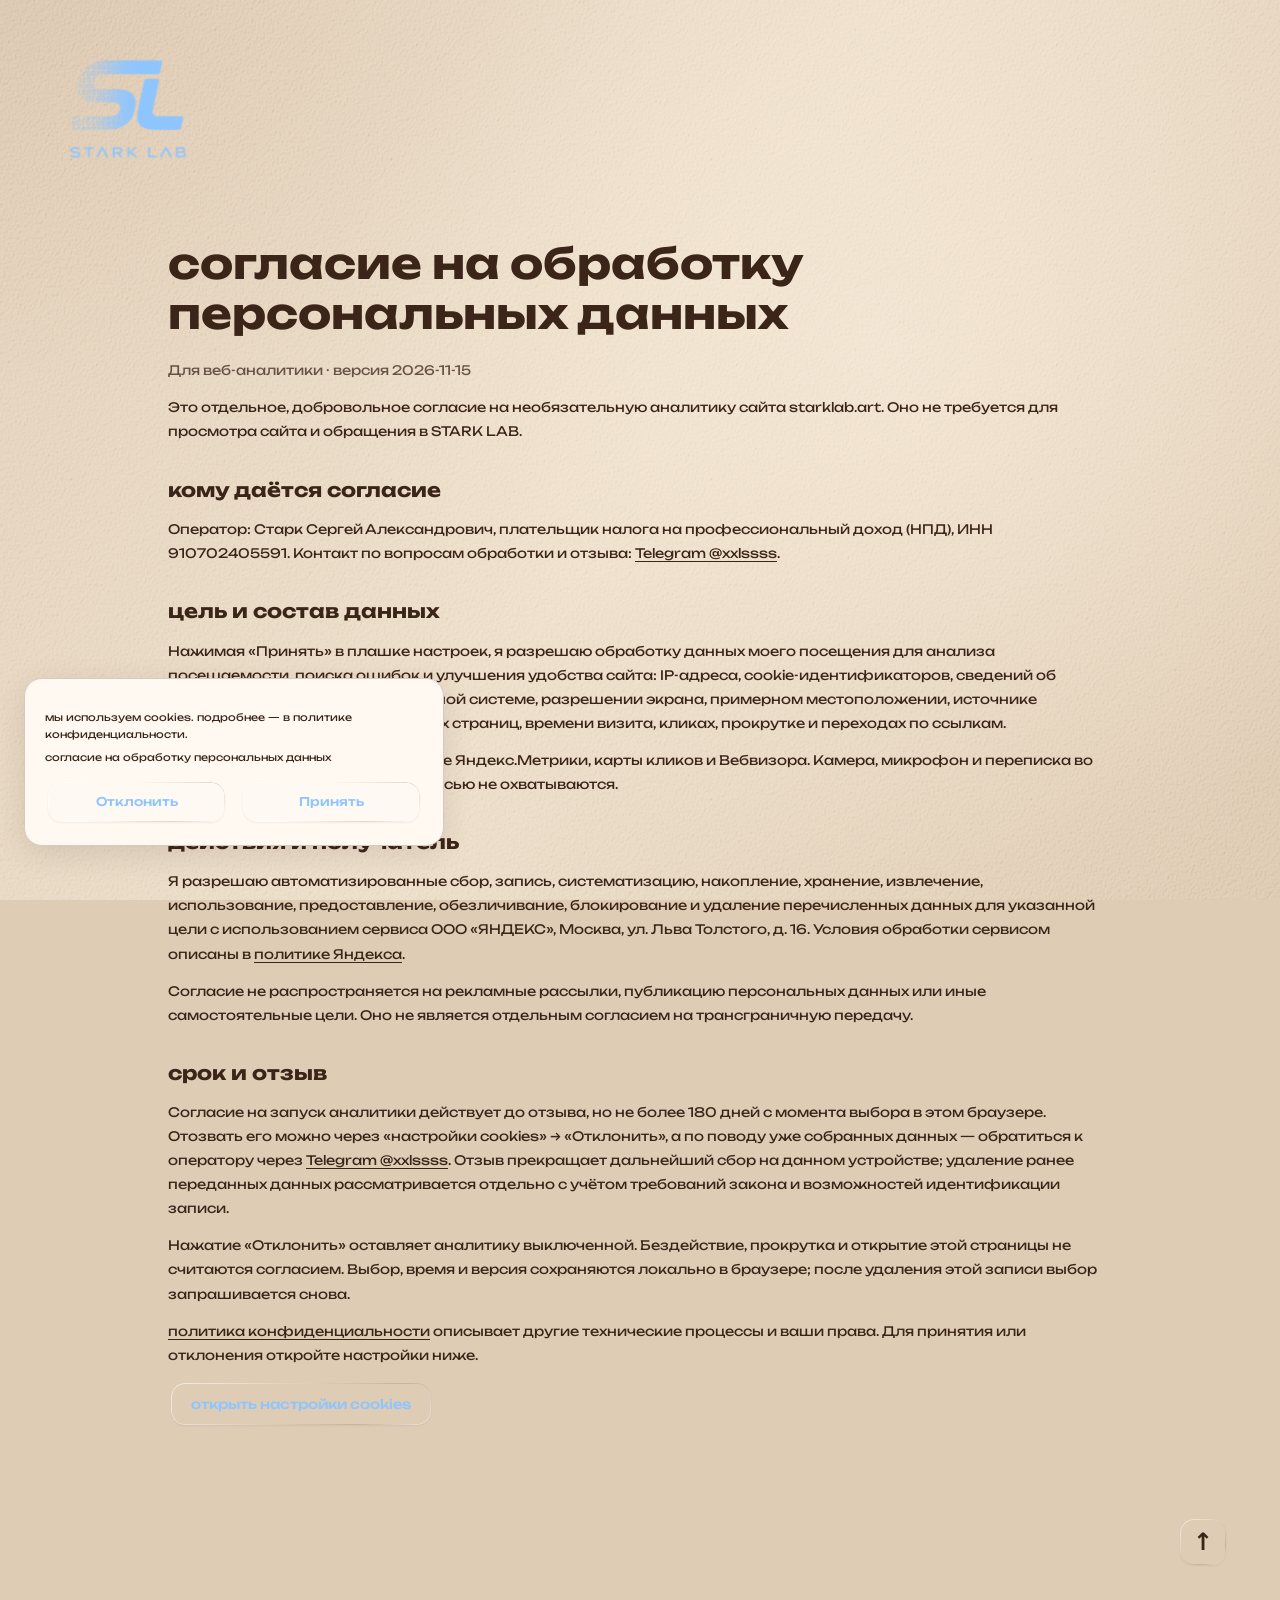
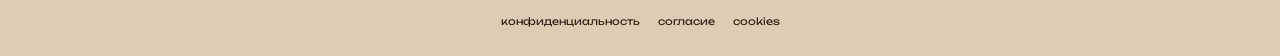
==== commit 93ca9ad7: "Apply glass styling to both cookie banner buttons" ====
--- a/consent.html
+++ b/consent.html
@@ -6,8 +6,8 @@
 <link rel="stylesheet" href="style.css?v=paper-2">
 
 
-<link rel="stylesheet" href="privacy.css?v=back-to-top-keys"></head><body class="legal-page" id="page-top"><svg width="0" height="0" aria-hidden="true" focusable="false"><defs><filter id="glass-ripple" color-interpolation-filters="sRGB"><feTurbulence type="fractalNoise" baseFrequency=".034 .055" numOctaves="1" seed="8" result="ripple"/><feDisplacementMap in="SourceGraphic" in2="ripple" scale="9" xChannelSelector="R" yChannelSelector="G"/></filter></defs></svg><div id="fog-background" aria-hidden="true"></div><header class="legal-header"><a class="brand" href="./" aria-label="STARK LAB — главная"><img src="assets/stark-logo.png?v=sl-binary" alt="STARK LAB" width="1280" height="1280"></a></header><main class="legal-document"><h1>согласие на обработку персональных данных</h1><p class="legal-date">Для веб-аналитики · версия 2026-11-15</p><p>Это отдельное, добровольное согласие на необязательную аналитику сайта starklab.art. Оно не требуется для просмотра сайта и обращения в STARK LAB.</p>
+<link rel="stylesheet" href="privacy.css?v=glass-cookie-choices"></head><body class="legal-page" id="page-top"><svg width="0" height="0" aria-hidden="true" focusable="false"><defs><filter id="glass-ripple" color-interpolation-filters="sRGB"><feTurbulence type="fractalNoise" baseFrequency=".034 .055" numOctaves="1" seed="8" result="ripple"/><feDisplacementMap in="SourceGraphic" in2="ripple" scale="9" xChannelSelector="R" yChannelSelector="G"/></filter></defs></svg><div id="fog-background" aria-hidden="true"></div><header class="legal-header"><a class="brand" href="./" aria-label="STARK LAB — главная"><img src="assets/stark-logo.png?v=sl-binary" alt="STARK LAB" width="1280" height="1280"></a></header><main class="legal-document"><h1>согласие на обработку персональных данных</h1><p class="legal-date">Для веб-аналитики · версия 2026-11-15</p><p>Это отдельное, добровольное согласие на необязательную аналитику сайта starklab.art. Оно не требуется для просмотра сайта и обращения в STARK LAB.</p>
 <h2>кому даётся согласие</h2><p>Оператор: Старк Сергей Александрович, плательщик налога на профессиональный доход (НПД), ИНН 910702405591. Контакт по вопросам обработки и отзыва: <a href="https://t.me/xxlssss" target="_blank" rel="noopener noreferrer">Telegram @xxlssss</a>.</p>
 <h2>цель и состав данных</h2><p>Нажимая «Принять» в плашке настроек, я разрешаю обработку данных моего посещения для анализа посещаемости, поиска ошибок и улучшения удобства сайта: IP-адреса, cookie-идентификаторов, сведений об устройстве, браузере, операционной системе, разрешении экрана, примерном местоположении, источнике перехода, адресах просмотренных страниц, времени визита, кликах, прокрутке и переходах по ссылкам.</p><p>Согласие включает использование Яндекс.Метрики, карты кликов и Вебвизора. Камера, микрофон и переписка во внешних мессенджерах этой записью не охватываются.</p>
 <h2>действия и получатель</h2><p>Я разрешаю автоматизированные сбор, запись, систематизацию, накопление, хранение, извлечение, использование, предоставление, обезличивание, блокирование и удаление перечисленных данных для указанной цели с использованием сервиса ООО «ЯНДЕКС», Москва, ул. Льва Толстого, д. 16. Условия обработки сервисом описаны в <a href="https://yandex.ru/legal/confidential/" target="_blank" rel="noopener noreferrer">политике Яндекса</a>.</p><p>Согласие не распространяется на рекламные рассылки, публикацию персональных данных или иные самостоятельные цели. Оно не является отдельным согласием на трансграничную передачу.</p>
-<h2>срок и отзыв</h2><p>Согласие на запуск аналитики действует до отзыва, но не более 180 дней с момента выбора в этом браузере. Отозвать его можно через «настройки cookies» → «Отклонить», а по поводу уже собранных данных — обратиться к оператору через <a href="https://t.me/xxlssss" target="_blank" rel="noopener noreferrer">Telegram @xxlssss</a>. Отзыв прекращает дальнейший сбор на данном устройстве; удаление ранее переданных данных рассматривается отдельно с учётом требований закона и возможностей идентификации записи.</p><p>Нажатие «Отклонить» оставляет аналитику выключенной. Бездействие, прокрутка и открытие этой страницы не считаются согласием. Выбор, время и версия сохраняются локально в браузере; после удаления этой записи выбор запрашивается снова.</p><p><a href="privacy.html">политика конфиденциальности</a> описывает другие технические процессы и ваши права. Для принятия или отклонения откройте настройки ниже.</p><button class="legal-settings" type="button" data-privacy-settings><span class="keytop">открыть настройки cookies</span></button></main><a class="back-to-top mechanical-key" href="#page-top" aria-label="Наверх"><span class="keytop">↑</span></a><footer class="legal-footer"><a href="privacy.html">конфиденциальность</a><a href="consent.html">согласие</a><button type="button" data-privacy-settings>cookies</button></footer><section id="privacy-banner" class="privacy-banner" role="region" aria-label="настройки cookies" hidden><p>мы используем cookies. подробнее — в <a href="privacy.html">политике конфиденциальности</a>.</p><a class="privacy-consent-link" href="consent.html">согласие на обработку персональных данных</a><div class="privacy-actions"><button type="button" data-reject>Отклонить</button><button type="button" data-accept>Принять</button></div></section><p id="privacy-status" class="privacy-status" role="status" aria-live="polite"></p><script src="consent.js?v=3" defer></script></body></html>+<h2>срок и отзыв</h2><p>Согласие на запуск аналитики действует до отзыва, но не более 180 дней с момента выбора в этом браузере. Отозвать его можно через «настройки cookies» → «Отклонить», а по поводу уже собранных данных — обратиться к оператору через <a href="https://t.me/xxlssss" target="_blank" rel="noopener noreferrer">Telegram @xxlssss</a>. Отзыв прекращает дальнейший сбор на данном устройстве; удаление ранее переданных данных рассматривается отдельно с учётом требований закона и возможностей идентификации записи.</p><p>Нажатие «Отклонить» оставляет аналитику выключенной. Бездействие, прокрутка и открытие этой страницы не считаются согласием. Выбор, время и версия сохраняются локально в браузере; после удаления этой записи выбор запрашивается снова.</p><p><a href="privacy.html">политика конфиденциальности</a> описывает другие технические процессы и ваши права. Для принятия или отклонения откройте настройки ниже.</p><button class="legal-settings" type="button" data-privacy-settings><span class="keytop">открыть настройки cookies</span></button></main><a class="back-to-top mechanical-key" href="#page-top" aria-label="Наверх"><span class="keytop">↑</span></a><footer class="legal-footer"><a href="privacy.html">конфиденциальность</a><a href="consent.html">согласие</a><button type="button" data-privacy-settings>cookies</button></footer><section id="privacy-banner" class="privacy-banner" role="region" aria-label="настройки cookies" hidden><p>мы используем cookies. подробнее — в <a href="privacy.html">политике конфиденциальности</a>.</p><a class="privacy-consent-link" href="consent.html">согласие на обработку персональных данных</a><div class="privacy-actions"><button type="button" data-reject><span class="keytop">Отклонить</span></button><button type="button" data-accept><span class="keytop">Принять</span></button></div></section><p id="privacy-status" class="privacy-status" role="status" aria-live="polite"></p><script src="consent.js?v=3" defer></script></body></html>
--- a/privacy.css
+++ b/privacy.css
@@ -45,3 +45,11 @@
 .legal-page .back-to-top:active > .keytop{transform:translateY(1px) scale(.985);box-shadow:inset 0 1px 1px #7057441a}
 .legal-page .back-to-top:focus-visible{outline:2px solid var(--brand-brown);outline-offset:3px}
 @media(prefers-reduced-motion:reduce){html:has(.legal-page),html:has(.pricing-page){scroll-behavior:auto}.legal-page .back-to-top > .keytop{transition:none}}
+
+/* Matching Liquid Glass controls for both cookie choices. */
+.privacy-banner .privacy-actions button{appearance:none;position:relative;isolation:isolate;display:grid;place-items:center;flex:1 1 0;min-width:0;min-height:46px;padding:0;border:0;border-radius:14px;background:transparent;color:var(--brand-blue);box-shadow:none;font:500 12px/1.4 var(--brand-font);cursor:pointer}
+.privacy-actions button > .keytop{position:relative;display:grid;place-items:center;align-self:stretch;justify-self:stretch;margin:3px;padding:10px 8px;border-radius:14px;background:rgba(142,197,255,.01);box-shadow:0 1px 2px #3b241810;transition:transform 120ms ease-out,box-shadow 120ms ease-out}
+.privacy-actions button > .keytop::before{content:"";position:absolute;inset:0;padding:1px;border-radius:inherit;pointer-events:none;background:linear-gradient(140deg,#ffffffa6,#ffffff26 38%,#795e4838 76%,#ffffff80);-webkit-mask:linear-gradient(#fff 0 0) content-box,linear-gradient(#fff 0 0);-webkit-mask-composite:xor;mask-composite:exclude;backdrop-filter:blur(4px);backdrop-filter:url("#glass-ripple")}
+.privacy-actions button:active > .keytop{transform:translateY(1px) scale(.985);box-shadow:inset 0 1px 1px #7057441a}
+.privacy-actions button:focus-visible{outline:2px solid var(--brand-brown);outline-offset:3px}
+@media(prefers-reduced-motion:reduce){.privacy-actions button > .keytop{transition:none}}
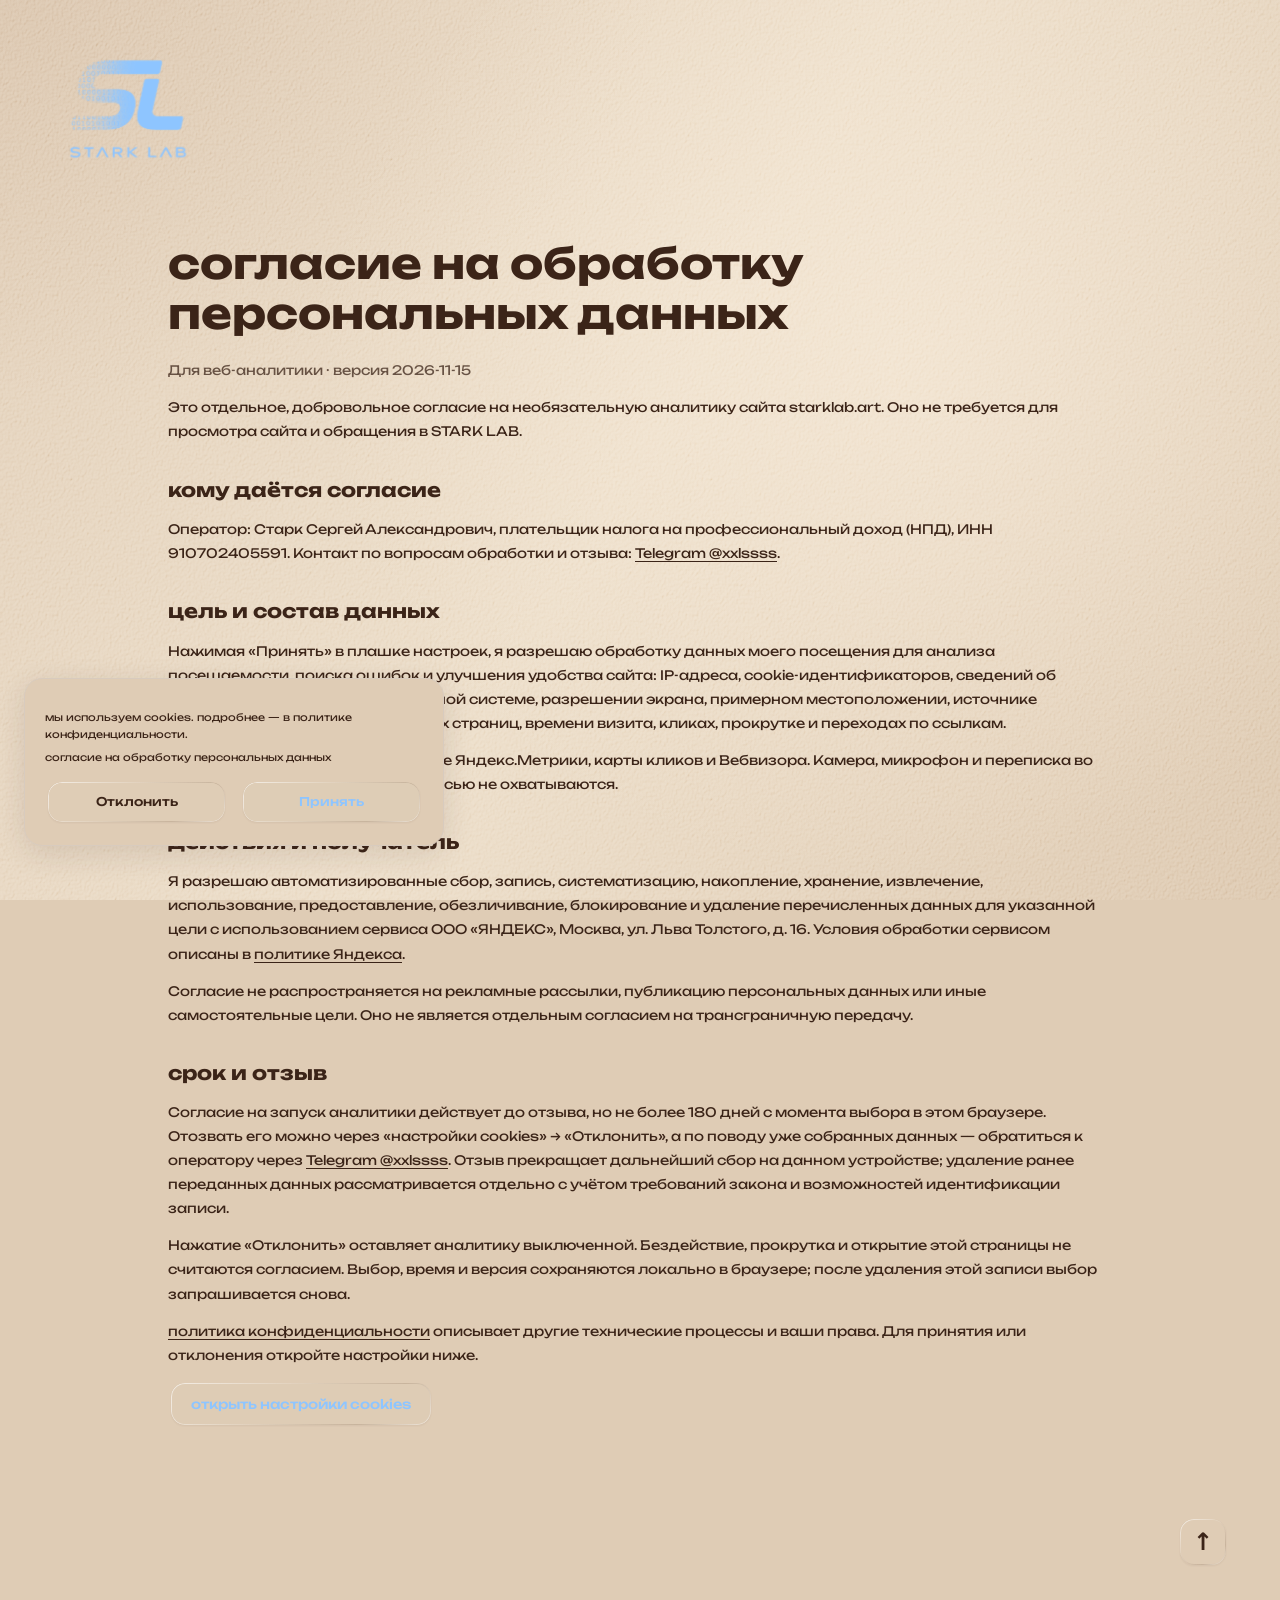
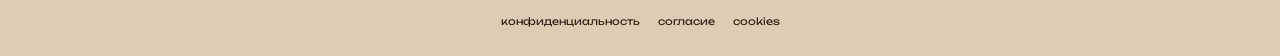
==== commit 9a5c9195: "Refresh cookie banner colors" ====
--- a/consent.html
+++ b/consent.html
@@ -6,7 +6,7 @@
 <link rel="stylesheet" href="style.css?v=paper-2">
 
 
-<link rel="stylesheet" href="privacy.css?v=glass-cookie-choices"></head><body class="legal-page" id="page-top"><svg width="0" height="0" aria-hidden="true" focusable="false"><defs><filter id="glass-ripple" color-interpolation-filters="sRGB"><feTurbulence type="fractalNoise" baseFrequency=".034 .055" numOctaves="1" seed="8" result="ripple"/><feDisplacementMap in="SourceGraphic" in2="ripple" scale="9" xChannelSelector="R" yChannelSelector="G"/></filter></defs></svg><div id="fog-background" aria-hidden="true"></div><header class="legal-header"><a class="brand" href="./" aria-label="STARK LAB — главная"><img src="assets/stark-logo.png?v=sl-binary" alt="STARK LAB" width="1280" height="1280"></a></header><main class="legal-document"><h1>согласие на обработку персональных данных</h1><p class="legal-date">Для веб-аналитики · версия 2026-11-15</p><p>Это отдельное, добровольное согласие на необязательную аналитику сайта starklab.art. Оно не требуется для просмотра сайта и обращения в STARK LAB.</p>
+<link rel="stylesheet" href="privacy.css?v=cookie-brand-background"></head><body class="legal-page" id="page-top"><svg width="0" height="0" aria-hidden="true" focusable="false"><defs><filter id="glass-ripple" color-interpolation-filters="sRGB"><feTurbulence type="fractalNoise" baseFrequency=".034 .055" numOctaves="1" seed="8" result="ripple"/><feDisplacementMap in="SourceGraphic" in2="ripple" scale="9" xChannelSelector="R" yChannelSelector="G"/></filter></defs></svg><div id="fog-background" aria-hidden="true"></div><header class="legal-header"><a class="brand" href="./" aria-label="STARK LAB — главная"><img src="assets/stark-logo.png?v=sl-binary" alt="STARK LAB" width="1280" height="1280"></a></header><main class="legal-document"><h1>согласие на обработку персональных данных</h1><p class="legal-date">Для веб-аналитики · версия 2026-11-15</p><p>Это отдельное, добровольное согласие на необязательную аналитику сайта starklab.art. Оно не требуется для просмотра сайта и обращения в STARK LAB.</p>
 <h2>кому даётся согласие</h2><p>Оператор: Старк Сергей Александрович, плательщик налога на профессиональный доход (НПД), ИНН 910702405591. Контакт по вопросам обработки и отзыва: <a href="https://t.me/xxlssss" target="_blank" rel="noopener noreferrer">Telegram @xxlssss</a>.</p>
 <h2>цель и состав данных</h2><p>Нажимая «Принять» в плашке настроек, я разрешаю обработку данных моего посещения для анализа посещаемости, поиска ошибок и улучшения удобства сайта: IP-адреса, cookie-идентификаторов, сведений об устройстве, браузере, операционной системе, разрешении экрана, примерном местоположении, источнике перехода, адресах просмотренных страниц, времени визита, кликах, прокрутке и переходах по ссылкам.</p><p>Согласие включает использование Яндекс.Метрики, карты кликов и Вебвизора. Камера, микрофон и переписка во внешних мессенджерах этой записью не охватываются.</p>
 <h2>действия и получатель</h2><p>Я разрешаю автоматизированные сбор, запись, систематизацию, накопление, хранение, извлечение, использование, предоставление, обезличивание, блокирование и удаление перечисленных данных для указанной цели с использованием сервиса ООО «ЯНДЕКС», Москва, ул. Льва Толстого, д. 16. Условия обработки сервисом описаны в <a href="https://yandex.ru/legal/confidential/" target="_blank" rel="noopener noreferrer">политике Яндекса</a>.</p><p>Согласие не распространяется на рекламные рассылки, публикацию персональных данных или иные самостоятельные цели. Оно не является отдельным согласием на трансграничную передачу.</p>
--- a/privacy.css
+++ b/privacy.css
@@ -1,6 +1,6 @@
 .legal-footer{position:fixed;bottom:0;left:0;width:100%;z-index:3;display:flex;justify-content:center;gap:18px;padding:10px 16px;background:rgba(242,232,218,.94);font-size:10px;line-height:1.5;flex-wrap:wrap;color:var(--brand-brown)}
 .legal-footer a,.legal-footer button{color:inherit;font:inherit;text-decoration:underline;text-underline-offset:3px}.legal-footer button{border:0;padding:0;background:none;cursor:pointer}
-.privacy-banner{position:fixed;bottom:54px;left:24px;z-index:20;width:min(420px,calc(100% - 48px));max-height:calc(100dvh - 90px);overflow:auto;background:var(--brand-surface);border:1px solid var(--brand-line);border-radius:18px;padding:20px;box-shadow:0 8px 30px rgba(59,36,24,.12);color:var(--brand-brown)}
+.privacy-banner{position:fixed;bottom:54px;left:24px;z-index:20;width:min(420px,calc(100% - 48px));max-height:calc(100dvh - 90px);overflow:auto;background:var(--brand-page-bg);border:1px solid var(--brand-line);border-radius:18px;padding:20px;box-shadow:0 8px 30px rgba(59,36,24,.12);color:var(--brand-brown)}
 .privacy-banner h2{font-size:16px;line-height:1.45;margin:0 0 12px}.privacy-banner p{font-size:11px;line-height:1.7;margin:10px 0}.privacy-banner a{color:inherit;text-underline-offset:3px}.privacy-actions{display:flex;gap:12px;margin-top:14px}.privacy-actions button,.legal-settings{font:500 12px var(--brand-font);padding:14px 24px;border:1px solid var(--brand-brown);border-radius:12px;background:var(--brand-surface);color:var(--brand-brown);cursor:pointer;min-height:46px}.privacy-actions button{flex:1}.privacy-actions [data-accept]{background:var(--brand-blue)}
 .privacy-actions button:hover,.legal-settings:hover{box-shadow:0 3px 12px var(--brand-shadow)}.privacy-actions button:focus-visible,.legal-footer :focus-visible,.legal-settings:focus-visible,.legal-document a:focus-visible{outline:3px solid var(--brand-brown);outline-offset:4px}
 .privacy-status{position:absolute;width:1px;height:1px;overflow:hidden;clip-path:inset(50%)}
@@ -53,3 +53,6 @@
 .privacy-actions button:active > .keytop{transform:translateY(1px) scale(.985);box-shadow:inset 0 1px 1px #7057441a}
 .privacy-actions button:focus-visible{outline:2px solid var(--brand-brown);outline-offset:3px}
 @media(prefers-reduced-motion:reduce){.privacy-actions button > .keytop{transition:none}}
+
+.privacy-banner .privacy-actions button[data-reject]{color:var(--brand-brown)}
+.privacy-actions button[data-reject] > .keytop{background:rgba(255,250,240,.01)}
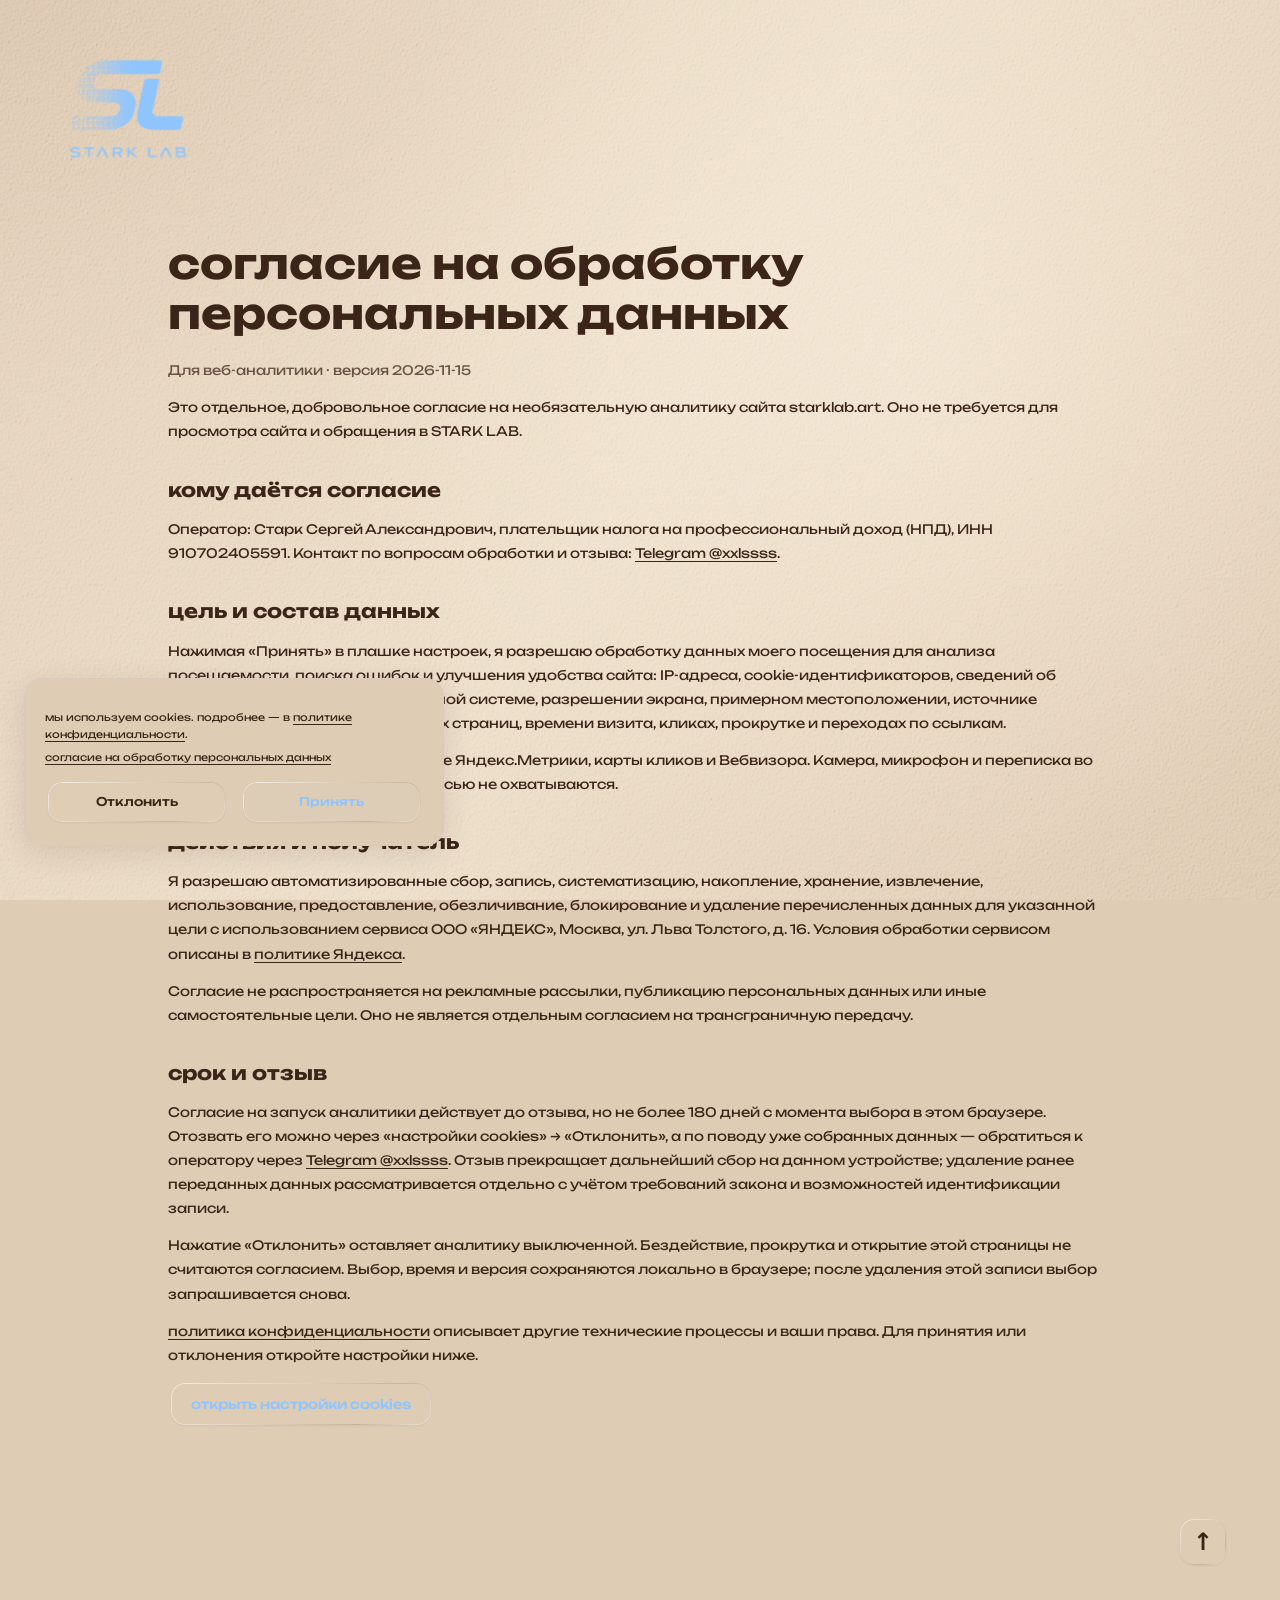
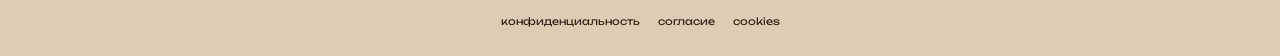
==== commit e8bf669f: "Refresh cookie link styling" ====
--- a/consent.html
+++ b/consent.html
@@ -6,7 +6,7 @@
 <link rel="stylesheet" href="style.css?v=paper-2">
 
 
-<link rel="stylesheet" href="privacy.css?v=cookie-brand-background"></head><body class="legal-page" id="page-top"><svg width="0" height="0" aria-hidden="true" focusable="false"><defs><filter id="glass-ripple" color-interpolation-filters="sRGB"><feTurbulence type="fractalNoise" baseFrequency=".034 .055" numOctaves="1" seed="8" result="ripple"/><feDisplacementMap in="SourceGraphic" in2="ripple" scale="9" xChannelSelector="R" yChannelSelector="G"/></filter></defs></svg><div id="fog-background" aria-hidden="true"></div><header class="legal-header"><a class="brand" href="./" aria-label="STARK LAB — главная"><img src="assets/stark-logo.png?v=sl-binary" alt="STARK LAB" width="1280" height="1280"></a></header><main class="legal-document"><h1>согласие на обработку персональных данных</h1><p class="legal-date">Для веб-аналитики · версия 2026-11-15</p><p>Это отдельное, добровольное согласие на необязательную аналитику сайта starklab.art. Оно не требуется для просмотра сайта и обращения в STARK LAB.</p>
+<link rel="stylesheet" href="privacy.css?v=cookie-underlined-links"></head><body class="legal-page" id="page-top"><svg width="0" height="0" aria-hidden="true" focusable="false"><defs><filter id="glass-ripple" color-interpolation-filters="sRGB"><feTurbulence type="fractalNoise" baseFrequency=".034 .055" numOctaves="1" seed="8" result="ripple"/><feDisplacementMap in="SourceGraphic" in2="ripple" scale="9" xChannelSelector="R" yChannelSelector="G"/></filter></defs></svg><div id="fog-background" aria-hidden="true"></div><header class="legal-header"><a class="brand" href="./" aria-label="STARK LAB — главная"><img src="assets/stark-logo.png?v=sl-binary" alt="STARK LAB" width="1280" height="1280"></a></header><main class="legal-document"><h1>согласие на обработку персональных данных</h1><p class="legal-date">Для веб-аналитики · версия 2026-11-15</p><p>Это отдельное, добровольное согласие на необязательную аналитику сайта starklab.art. Оно не требуется для просмотра сайта и обращения в STARK LAB.</p>
 <h2>кому даётся согласие</h2><p>Оператор: Старк Сергей Александрович, плательщик налога на профессиональный доход (НПД), ИНН 910702405591. Контакт по вопросам обработки и отзыва: <a href="https://t.me/xxlssss" target="_blank" rel="noopener noreferrer">Telegram @xxlssss</a>.</p>
 <h2>цель и состав данных</h2><p>Нажимая «Принять» в плашке настроек, я разрешаю обработку данных моего посещения для анализа посещаемости, поиска ошибок и улучшения удобства сайта: IP-адреса, cookie-идентификаторов, сведений об устройстве, браузере, операционной системе, разрешении экрана, примерном местоположении, источнике перехода, адресах просмотренных страниц, времени визита, кликах, прокрутке и переходах по ссылкам.</p><p>Согласие включает использование Яндекс.Метрики, карты кликов и Вебвизора. Камера, микрофон и переписка во внешних мессенджерах этой записью не охватываются.</p>
 <h2>действия и получатель</h2><p>Я разрешаю автоматизированные сбор, запись, систематизацию, накопление, хранение, извлечение, использование, предоставление, обезличивание, блокирование и удаление перечисленных данных для указанной цели с использованием сервиса ООО «ЯНДЕКС», Москва, ул. Льва Толстого, д. 16. Условия обработки сервисом описаны в <a href="https://yandex.ru/legal/confidential/" target="_blank" rel="noopener noreferrer">политике Яндекса</a>.</p><p>Согласие не распространяется на рекламные рассылки, публикацию персональных данных или иные самостоятельные цели. Оно не является отдельным согласием на трансграничную передачу.</p>
--- a/privacy.css
+++ b/privacy.css
@@ -17,7 +17,8 @@
 .privacy-actions button{border-color:transparent}
 
 .legal-footer{background:transparent}
-.legal-footer a,.legal-footer button,.privacy-banner a{text-decoration:none}
+.legal-footer a,.legal-footer button{text-decoration:none}
+.privacy-banner a{text-decoration:underline;text-underline-offset:3px}
 .privacy-banner a:hover,.legal-footer a:hover,.legal-footer button:hover{opacity:.75}
 
 .privacy-banner p,.privacy-banner a,.privacy-banner .privacy-actions button{font-size:10px}
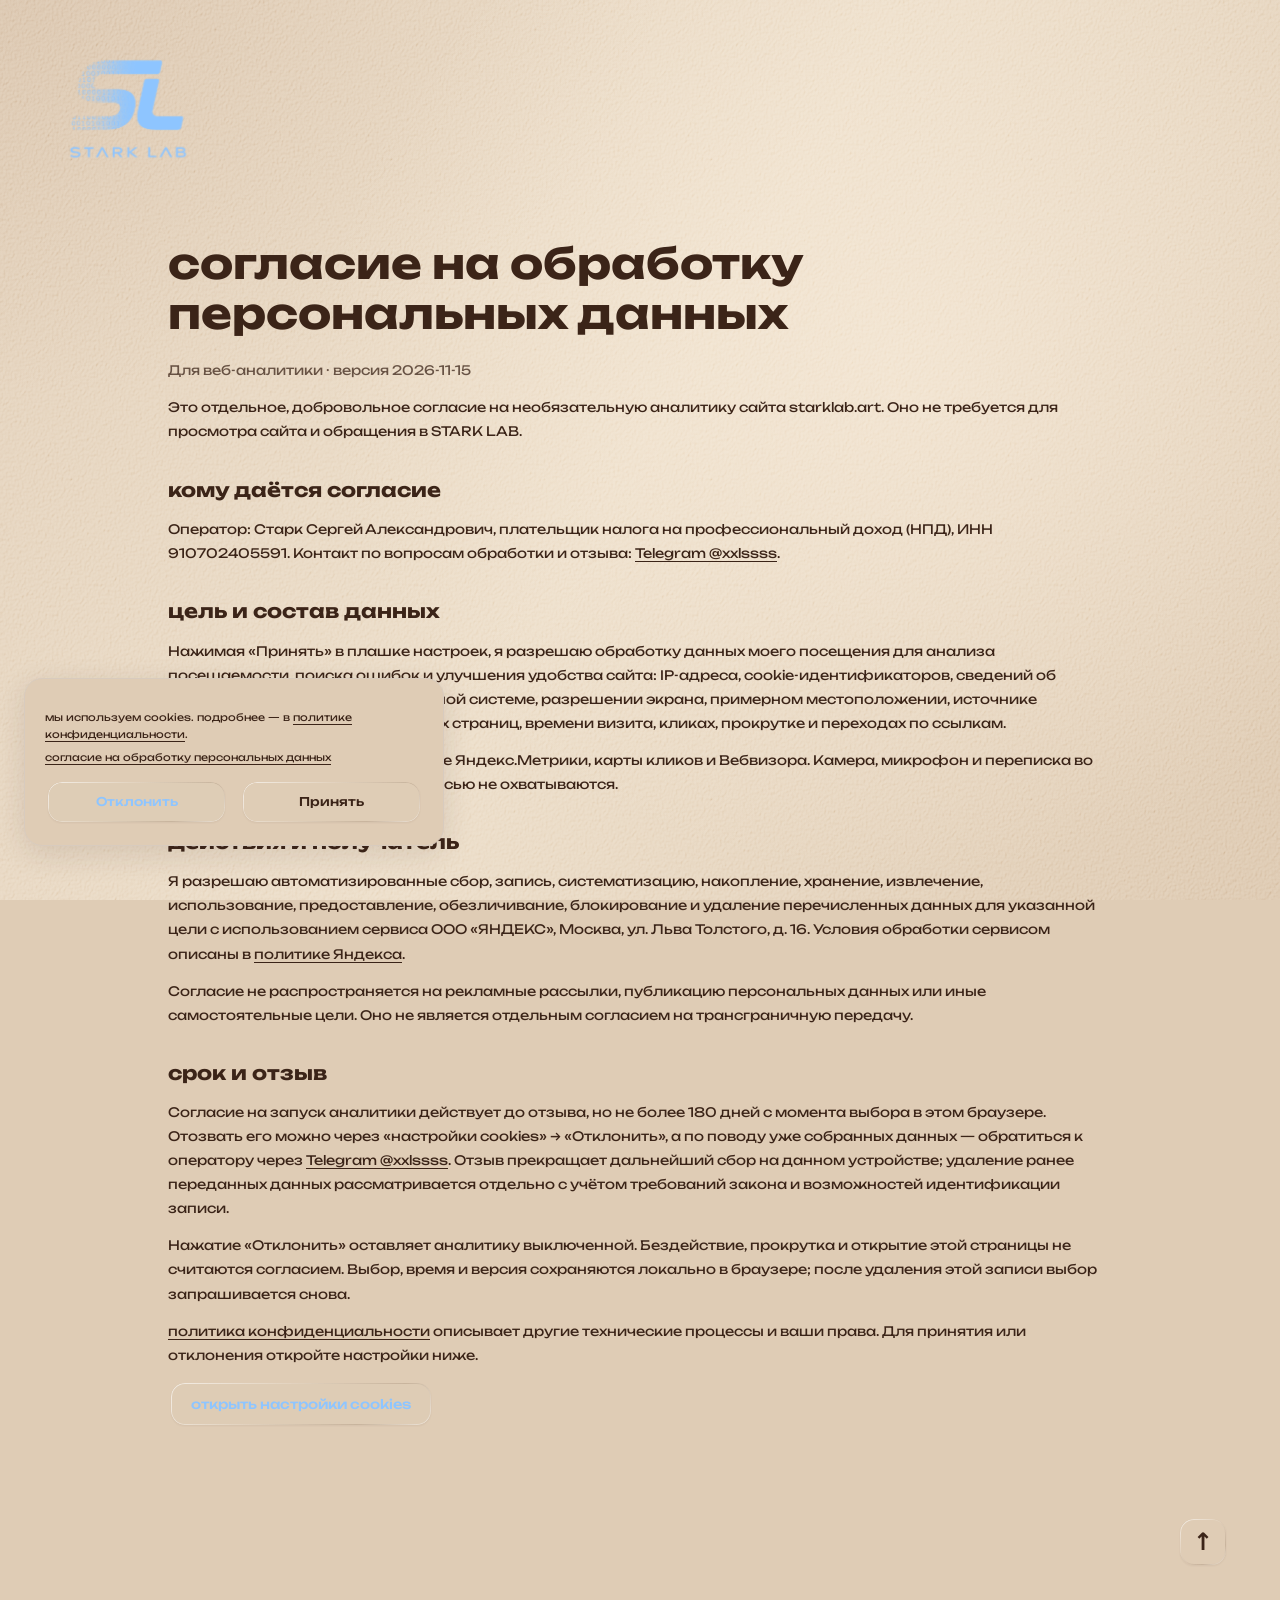
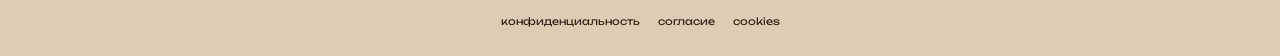
==== commit ea6e7488: "Refresh cookie button colors" ====
--- a/consent.html
+++ b/consent.html
@@ -6,7 +6,7 @@
 <link rel="stylesheet" href="style.css?v=paper-2">
 
 
-<link rel="stylesheet" href="privacy.css?v=cookie-underlined-links"></head><body class="legal-page" id="page-top"><svg width="0" height="0" aria-hidden="true" focusable="false"><defs><filter id="glass-ripple" color-interpolation-filters="sRGB"><feTurbulence type="fractalNoise" baseFrequency=".034 .055" numOctaves="1" seed="8" result="ripple"/><feDisplacementMap in="SourceGraphic" in2="ripple" scale="9" xChannelSelector="R" yChannelSelector="G"/></filter></defs></svg><div id="fog-background" aria-hidden="true"></div><header class="legal-header"><a class="brand" href="./" aria-label="STARK LAB — главная"><img src="assets/stark-logo.png?v=sl-binary" alt="STARK LAB" width="1280" height="1280"></a></header><main class="legal-document"><h1>согласие на обработку персональных данных</h1><p class="legal-date">Для веб-аналитики · версия 2026-11-15</p><p>Это отдельное, добровольное согласие на необязательную аналитику сайта starklab.art. Оно не требуется для просмотра сайта и обращения в STARK LAB.</p>
+<link rel="stylesheet" href="privacy.css?v=cookie-swapped-colors"></head><body class="legal-page" id="page-top"><svg width="0" height="0" aria-hidden="true" focusable="false"><defs><filter id="glass-ripple" color-interpolation-filters="sRGB"><feTurbulence type="fractalNoise" baseFrequency=".034 .055" numOctaves="1" seed="8" result="ripple"/><feDisplacementMap in="SourceGraphic" in2="ripple" scale="9" xChannelSelector="R" yChannelSelector="G"/></filter></defs></svg><div id="fog-background" aria-hidden="true"></div><header class="legal-header"><a class="brand" href="./" aria-label="STARK LAB — главная"><img src="assets/stark-logo.png?v=sl-binary" alt="STARK LAB" width="1280" height="1280"></a></header><main class="legal-document"><h1>согласие на обработку персональных данных</h1><p class="legal-date">Для веб-аналитики · версия 2026-11-15</p><p>Это отдельное, добровольное согласие на необязательную аналитику сайта starklab.art. Оно не требуется для просмотра сайта и обращения в STARK LAB.</p>
 <h2>кому даётся согласие</h2><p>Оператор: Старк Сергей Александрович, плательщик налога на профессиональный доход (НПД), ИНН 910702405591. Контакт по вопросам обработки и отзыва: <a href="https://t.me/xxlssss" target="_blank" rel="noopener noreferrer">Telegram @xxlssss</a>.</p>
 <h2>цель и состав данных</h2><p>Нажимая «Принять» в плашке настроек, я разрешаю обработку данных моего посещения для анализа посещаемости, поиска ошибок и улучшения удобства сайта: IP-адреса, cookie-идентификаторов, сведений об устройстве, браузере, операционной системе, разрешении экрана, примерном местоположении, источнике перехода, адресах просмотренных страниц, времени визита, кликах, прокрутке и переходах по ссылкам.</p><p>Согласие включает использование Яндекс.Метрики, карты кликов и Вебвизора. Камера, микрофон и переписка во внешних мессенджерах этой записью не охватываются.</p>
 <h2>действия и получатель</h2><p>Я разрешаю автоматизированные сбор, запись, систематизацию, накопление, хранение, извлечение, использование, предоставление, обезличивание, блокирование и удаление перечисленных данных для указанной цели с использованием сервиса ООО «ЯНДЕКС», Москва, ул. Льва Толстого, д. 16. Условия обработки сервисом описаны в <a href="https://yandex.ru/legal/confidential/" target="_blank" rel="noopener noreferrer">политике Яндекса</a>.</p><p>Согласие не распространяется на рекламные рассылки, публикацию персональных данных или иные самостоятельные цели. Оно не является отдельным согласием на трансграничную передачу.</p>
--- a/privacy.css
+++ b/privacy.css
@@ -55,5 +55,6 @@
 .privacy-actions button:focus-visible{outline:2px solid var(--brand-brown);outline-offset:3px}
 @media(prefers-reduced-motion:reduce){.privacy-actions button > .keytop{transition:none}}
 
-.privacy-banner .privacy-actions button[data-reject]{color:var(--brand-brown)}
-.privacy-actions button[data-reject] > .keytop{background:rgba(255,250,240,.01)}
+.privacy-banner .privacy-actions button[data-accept]{color:var(--brand-brown)}
+.privacy-banner .privacy-actions button[data-reject]{color:var(--brand-blue)}
+.privacy-actions button[data-accept] > .keytop{background:rgba(255,250,240,.01)}
